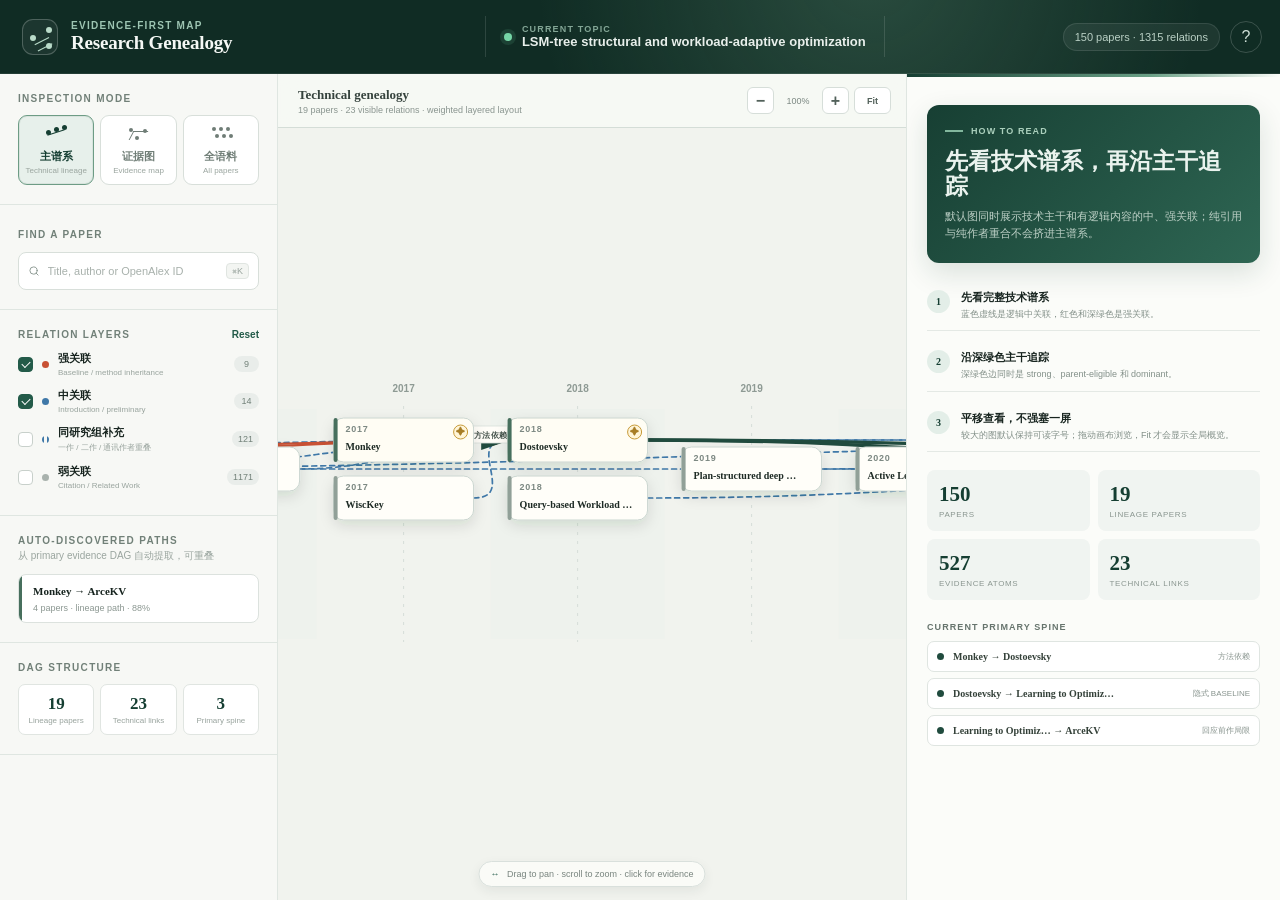
==== web/index.html @ dfec1886 "fix: keep technical genealogy readable" ====
<!doctype html>
<html lang="zh-CN">
  <head>
    <meta charset="utf-8" />
    <meta name="viewport" content="width=device-width, initial-scale=1" />
    <meta
      name="description"
      content="Evidence-first academic genealogy inspector"
    />
    <title>Research Genealogy Inspector</title>
    <link rel="icon" href="./favicon.svg" type="image/svg+xml" />
    <link rel="stylesheet" href="./styles.css" />
  </head>
  <body>
    <div class="app-shell" id="app">
      <header class="topbar">
        <div class="brand-block">
          <div class="brand-mark" aria-hidden="true">
            <span></span><span></span><span></span>
          </div>
          <div>
            <div class="eyebrow">EVIDENCE-FIRST MAP</div>
            <h1>Research Genealogy</h1>
          </div>
        </div>

        <div class="topic-block">
          <span class="status-dot"></span>
          <div>
            <div class="topic-label">CURRENT TOPIC</div>
            <div class="topic-title" id="topic-title">Loading current run…</div>
          </div>
        </div>

        <div class="header-actions">
          <div class="run-pill" id="run-pill">—</div>
          <button class="icon-button" id="help-button" title="如何阅读这张图" aria-label="帮助">
            ?
          </button>
        </div>
      </header>

      <main class="workspace">
        <aside class="control-panel" aria-label="Graph controls">
          <section class="panel-section mode-section">
            <div class="section-label">INSPECTION MODE</div>
            <div class="mode-switch" role="tablist" aria-label="检查模式">
              <button class="mode-button active" data-mode="lineage" role="tab">
                <span class="mode-icon lineage-icon"></span>
                <span><b>主谱系</b><small>Technical lineage</small></span>
              </button>
              <button class="mode-button" data-mode="evidence" role="tab">
                <span class="mode-icon evidence-icon"></span>
                <span><b>证据图</b><small>Evidence map</small></span>
              </button>
              <button class="mode-button" data-mode="corpus" role="tab">
                <span class="mode-icon corpus-icon"></span>
                <span><b>全语料</b><small>All papers</small></span>
              </button>
            </div>
          </section>

          <section class="panel-section search-section">
            <label class="section-label" for="paper-search">FIND A PAPER</label>
            <div class="search-box">
              <svg viewBox="0 0 24 24" aria-hidden="true"><path d="m21 21-4.3-4.3m2.3-5.2a7.5 7.5 0 1 1-15 0 7.5 7.5 0 0 1 15 0Z" /></svg>
              <input id="paper-search" type="search" placeholder="Title, author or OpenAlex ID" autocomplete="off" />
              <kbd>⌘K</kbd>
            </div>
            <div class="search-results" id="search-results" hidden></div>
          </section>

          <section class="panel-section relation-section">
            <div class="section-heading-row">
              <div class="section-label">RELATION LAYERS</div>
              <button class="text-button" id="reset-filters">Reset</button>
            </div>
            <label class="relation-toggle strong-toggle">
              <input type="checkbox" data-level="strong" checked />
              <span class="toggle-check"></span>
              <span class="relation-swatch"></span>
              <span class="relation-copy"><b>强关联</b><small>Baseline / method inheritance</small></span>
              <span class="relation-count" id="strong-count">—</span>
            </label>
            <label class="relation-toggle medium-toggle">
              <input type="checkbox" data-level="medium" checked />
              <span class="toggle-check"></span>
              <span class="relation-swatch"></span>
              <span class="relation-copy"><b>中关联</b><small>Introduction / preliminary</small></span>
              <span class="relation-count" id="medium-count">—</span>
            </label>
            <label class="relation-toggle group-toggle">
              <input type="checkbox" id="group-layer" />
              <span class="toggle-check"></span>
              <span class="relation-swatch"></span>
              <span class="relation-copy"><b>同研究组补充</b><small>一作 / 二作 / 通讯作者重叠</small></span>
              <span class="relation-count" id="group-count">—</span>
            </label>
            <label class="relation-toggle weak-toggle">
              <input type="checkbox" data-level="weak" />
              <span class="toggle-check"></span>
              <span class="relation-swatch"></span>
              <span class="relation-copy"><b>弱关联</b><small>Citation / Related Work</small></span>
              <span class="relation-count" id="weak-count">—</span>
            </label>
            <div class="hairball-warning" id="hairball-warning" hidden>
              <span>!</span> 弱关系很多；开启后建议选中论文局部查看。
            </div>
          </section>

          <section class="panel-section branch-section">
            <div class="section-heading-row">
              <div>
                <div class="section-label">AUTO-DISCOVERED PATHS</div>
                <div class="section-hint">从 primary evidence DAG 自动提取，可重叠</div>
              </div>
              <button class="text-button" id="clear-branch" hidden>Clear</button>
            </div>
            <div id="branch-list" class="branch-list"></div>
          </section>

          <section class="panel-section quality-section">
            <div class="section-label">DAG STRUCTURE</div>
            <div class="quality-grid">
              <div><span id="lineage-paper-count">—</span><small>Lineage papers</small></div>
              <div><span id="lineage-edge-count">—</span><small>Technical links</small></div>
              <div><span id="primary-count">—</span><small>Primary spine</small></div>
            </div>
          </section>
        </aside>

        <section class="graph-stage" aria-label="Interactive research genealogy">
          <div class="stage-toolbar">
            <div class="view-summary">
              <span id="view-title">Technical genealogy</span>
              <small id="view-subtitle">Primary spine plus supporting logical relations</small>
            </div>
            <div class="toolbar-actions">
              <button class="tool-button" id="zoom-out" title="缩小" aria-label="缩小">−</button>
              <span class="zoom-readout" id="zoom-readout">100%</span>
              <button class="tool-button" id="zoom-in" title="放大" aria-label="放大">+</button>
              <button class="tool-button fit-button" id="fit-view" title="适应画布">Fit</button>
            </div>
          </div>

          <div class="graph-viewport" id="graph-viewport">
            <div class="loading-state" id="loading-state">
              <div class="loading-glyph"><span></span><span></span><span></span></div>
              <p>正在装载 evidence graph…</p>
            </div>
            <svg id="graph-svg" role="img" aria-label="Academic evolution graph" tabindex="0">
              <defs>
                <marker id="arrow-strong" markerWidth="10" markerHeight="10" refX="8" refY="3" orient="auto" markerUnits="strokeWidth"><path d="M0,0 L0,6 L9,3 z" /></marker>
                <marker id="arrow-medium" markerWidth="10" markerHeight="10" refX="8" refY="3" orient="auto" markerUnits="strokeWidth"><path d="M0,0 L0,6 L9,3 z" /></marker>
                <marker id="arrow-weak" markerWidth="10" markerHeight="10" refX="8" refY="3" orient="auto" markerUnits="strokeWidth"><path d="M0,0 L0,6 L9,3 z" /></marker>
                <marker id="arrow-dominant" markerWidth="10" markerHeight="10" refX="8" refY="3" orient="auto" markerUnits="strokeWidth"><path d="M0,0 L0,6 L9,3 z" /></marker>
                <filter id="card-shadow" x="-30%" y="-30%" width="160%" height="180%">
                  <feDropShadow dx="0" dy="5" stdDeviation="7" flood-color="#13261f" flood-opacity=".12" />
                </filter>
              </defs>
              <g id="world">
                <g id="lane-layer"></g>
                <g id="edge-layer"></g>
                <g id="node-layer"></g>
              </g>
            </svg>
            <div class="graph-tooltip" id="graph-tooltip" hidden></div>
            <div class="canvas-note">
              <span class="gesture-icon">↔</span>
              Drag to pan · scroll to zoom · click for evidence
            </div>
          </div>
        </section>

        <aside class="inspector-panel" aria-label="Selection details">
          <div class="inspector-accent"></div>
          <div id="inspector-content"></div>
        </aside>
      </main>
    </div>
    <script src="./app.js"></script>
  </body>
</html>
---- web/styles.css ----
:root {
  --ink: #17241f;
  --muted: #6f7d76;
  --faint: #9da9a3;
  --line: #dfe6e1;
  --panel: #f7f8f5;
  --paper: #fffef9;
  --canvas: #f1f3ee;
  --forest: #153e32;
  --forest-2: #235b49;
  --mint: #dcebe3;
  --strong: #c85134;
  --strong-soft: #f6ddd5;
  --medium: #3f78a8;
  --medium-soft: #dce9f3;
  --weak: #a9b2ad;
  --weak-soft: #edf0ee;
  --gold: #c79b3a;
  --serif: Iowan Old Style, Charter, "Source Serif 4", Georgia, serif;
  --sans: Inter, ui-sans-serif, -apple-system, BlinkMacSystemFont, "Segoe UI", sans-serif;
  color-scheme: light;
}

* { box-sizing: border-box; }
[hidden] { display: none !important; }

html, body {
  width: 100%;
  height: 100%;
  margin: 0;
  overflow: hidden;
  color: var(--ink);
  background: var(--canvas);
  font-family: var(--sans);
  -webkit-font-smoothing: antialiased;
}

button, input { font: inherit; }
button { color: inherit; }

.app-shell {
  height: 100%;
  display: grid;
  grid-template-rows: 74px minmax(0, 1fr);
}

.topbar {
  position: relative;
  z-index: 20;
  display: grid;
  grid-template-columns: 285px minmax(320px, 1fr) auto;
  align-items: center;
  min-width: 0;
  padding: 0 18px 0 22px;
  color: #f5f8f5;
  background:
    radial-gradient(circle at 68% -40%, rgba(107, 157, 129, .28), transparent 38%),
    #102c24;
  border-bottom: 1px solid rgba(255,255,255,.08);
}

.brand-block, .topic-block, .header-actions { display: flex; align-items: center; }
.brand-block { gap: 13px; }

.brand-mark {
  position: relative;
  width: 36px;
  height: 36px;
  border: 1px solid rgba(255,255,255,.22);
  border-radius: 11px;
  background: rgba(255,255,255,.05);
}

.brand-mark::before, .brand-mark span {
  content: "";
  position: absolute;
  width: 6px;
  height: 6px;
  border-radius: 50%;
  background: #b9dbc9;
}
.brand-mark::before { left: 7px; top: 15px; }
.brand-mark span:nth-child(1) { left: 23px; top: 7px; }
.brand-mark span:nth-child(2) { left: 23px; top: 23px; }
.brand-mark span:nth-child(3) {
  left: 10px; top: 17px; width: 16px; height: 1px; border-radius: 0;
  transform: rotate(-27deg); transform-origin: right center;
  box-shadow: 0 7px 0 #b9dbc9;
}

.eyebrow, .topic-label, .section-label {
  font-size: 10px;
  font-weight: 750;
  letter-spacing: .13em;
}
.eyebrow { margin-bottom: 2px; color: #9dc5b2; }
.brand-block h1 { margin: 0; font: 600 19px/1.1 var(--serif); letter-spacing: -.01em; }

.topic-block {
  justify-self: center;
  gap: 10px;
  min-width: 0;
  max-width: 620px;
  padding: 8px 18px;
  border-left: 1px solid rgba(255,255,255,.12);
  border-right: 1px solid rgba(255,255,255,.12);
}
.status-dot {
  width: 8px; height: 8px; flex: 0 0 auto; border-radius: 50%;
  background: #75d5a6; box-shadow: 0 0 0 4px rgba(117,213,166,.12);
}
.topic-label { color: #83a696; font-size: 9px; }
.topic-title {
  overflow: hidden; color: #e8efeb; font-size: 13px; font-weight: 550;
  text-overflow: ellipsis; white-space: nowrap;
}

.header-actions { justify-self: end; gap: 10px; }
.run-pill {
  padding: 7px 11px;
  color: #bad0c5;
  background: rgba(255,255,255,.06);
  border: 1px solid rgba(255,255,255,.1);
  border-radius: 999px;
  font-size: 11px;
  white-space: nowrap;
}
.icon-button, .tool-button {
  display: grid; place-items: center; border: 0; cursor: pointer;
}
.icon-button {
  width: 32px; height: 32px; color: #cfe0d8; background: transparent;
  border: 1px solid rgba(255,255,255,.18); border-radius: 50%;
}
.icon-button:hover { background: rgba(255,255,255,.09); }

.workspace {
  display: grid;
  grid-template-columns: 278px minmax(430px, 1fr) 374px;
  min-height: 0;
}

.control-panel, .inspector-panel {
  min-height: 0;
  overflow: auto;
  background: var(--panel);
  scrollbar-width: thin;
  scrollbar-color: #c9d1cc transparent;
}
.control-panel { border-right: 1px solid var(--line); }
.inspector-panel { position: relative; border-left: 1px solid var(--line); background: #fbfcf9; }
.inspector-accent { height: 3px; background: linear-gradient(90deg, var(--forest), #6aa086 65%, transparent); }

.panel-section { padding: 19px 18px; border-bottom: 1px solid var(--line); }
.section-label { color: #718078; }
.section-hint { margin-top: 3px; color: #9aa59f; font-size: 10px; }
.section-heading-row { display: flex; align-items: flex-start; justify-content: space-between; }
.text-button {
  padding: 0; border: 0; color: var(--forest-2); background: none;
  cursor: pointer; font-size: 10px; font-weight: 700;
}
.text-button:hover { text-decoration: underline; }

.mode-switch { display: grid; grid-template-columns: repeat(3, 1fr); gap: 6px; margin-top: 11px; }
.mode-button {
  min-width: 0; padding: 10px 4px 9px; border: 1px solid #d8dfda; border-radius: 9px;
  color: #6f7d76; background: #fff; cursor: pointer; text-align: center;
}
.mode-button:hover { border-color: #acc2b7; }
.mode-button.active {
  color: var(--forest); border-color: #6d9c85; background: #e7f0eb;
  box-shadow: inset 0 0 0 1px rgba(21,62,50,.07);
}
.mode-button b, .mode-button small { display: block; }
.mode-button b { margin-top: 5px; font-size: 11px; }
.mode-button small { margin-top: 2px; color: #9aa59f; font-size: 8px; }
.mode-icon { position: relative; display: inline-block; width: 22px; height: 14px; }
.mode-icon::before, .mode-icon::after { content: ""; position: absolute; }
.lineage-icon::before {
  left: 2px; top: 6px; width: 18px; height: 1px; background: currentColor; transform: rotate(-18deg);
}
.lineage-icon::after {
  left: 1px; top: 4px; width: 5px; height: 5px; border-radius: 50%; background: currentColor;
  box-shadow: 8px -3px 0 currentColor, 16px -5px 0 currentColor;
}
.evidence-icon::before {
  left: 2px; top: 2px; width: 4px; height: 4px; border-radius: 50%; background: currentColor;
  box-shadow: 14px 1px 0 currentColor, 6px 8px 0 currentColor;
}
.evidence-icon::after { left: 4px; top: 5px; width: 14px; height: 8px; border-left: 1px solid; border-top: 1px solid; transform: skew(-28deg); }
.corpus-icon::before { left: 2px; top: 1px; width: 4px; height: 4px; border-radius: 50%; background: currentColor; box-shadow: 7px 0 0 currentColor,14px 0 0 currentColor,3px 7px 0 currentColor,10px 7px 0 currentColor,17px 7px 0 currentColor; }

.search-box {
  display: flex; align-items: center; gap: 8px; margin-top: 10px; padding: 0 9px;
  background: #fff; border: 1px solid #d8dfda; border-radius: 8px;
}
.search-box:focus-within { border-color: #6c9b84; box-shadow: 0 0 0 3px rgba(108,155,132,.12); }
.search-box svg { width: 15px; fill: none; stroke: #829089; stroke-linecap: round; stroke-width: 1.8; }
.search-box input { min-width: 0; width: 100%; height: 36px; padding: 0; border: 0; outline: none; color: var(--ink); background: transparent; font-size: 11px; }
.search-box input::placeholder { color: #a8b1ac; }
kbd { padding: 2px 5px; color: #98a39d; background: #f3f5f2; border: 1px solid #e0e5e1; border-radius: 4px; font: 9px var(--sans); white-space: nowrap; }
.search-results {
  position: absolute; z-index: 30; width: 242px; max-height: 310px; overflow: auto;
  margin-top: 5px; padding: 5px; background: #fff; border: 1px solid #d8dfda;
  border-radius: 9px; box-shadow: 0 14px 35px rgba(29,45,37,.18);
}
.search-result { width: 100%; padding: 9px; border: 0; border-radius: 6px; background: none; cursor: pointer; text-align: left; }
.search-result:hover { background: #edf3ef; }
.search-result b { display: block; overflow: hidden; font: 600 11px/1.3 var(--serif); text-overflow: ellipsis; white-space: nowrap; }
.search-result small { display: block; margin-top: 3px; color: var(--muted); font-size: 9px; }

.relation-section { padding-bottom: 14px; }
.relation-toggle {
  display: grid; grid-template-columns: 16px 8px 1fr auto; align-items: center; gap: 8px;
  margin: 11px 0; cursor: pointer;
}
.relation-toggle input { position: absolute; opacity: 0; pointer-events: none; }
.toggle-check { width: 15px; height: 15px; border: 1px solid #c8d0cb; border-radius: 4px; background: #fff; }
.relation-toggle input:checked + .toggle-check { border-color: var(--forest-2); background: var(--forest-2); }
.relation-toggle input:checked + .toggle-check::after { content: ""; display: block; width: 7px; height: 4px; margin: 3px 0 0 3px; border-left: 1.5px solid white; border-bottom: 1.5px solid white; transform: rotate(-45deg); }
.relation-swatch { width: 7px; height: 7px; border-radius: 50%; }
.strong-toggle .relation-swatch { background: var(--strong); }
.medium-toggle .relation-swatch { background: var(--medium); }
.weak-toggle .relation-swatch { background: var(--weak); }
.relation-copy b, .relation-copy small { display: block; }
.relation-copy b { font-size: 11px; font-weight: 650; }
.relation-copy small { margin-top: 2px; color: #99a49e; font-size: 8px; }
.relation-count { min-width: 25px; padding: 3px 6px; color: #718078; background: #e9edea; border-radius: 999px; font-size: 9px; text-align: center; }
.hairball-warning { display: flex; gap: 7px; padding: 8px 9px; color: #7f6127; background: #f8edd3; border: 1px solid #ecd7a9; border-radius: 7px; font-size: 9px; line-height: 1.4; }
.hairball-warning span { display: grid; place-items: center; flex: 0 0 auto; width: 15px; height: 15px; color: white; background: #c99432; border-radius: 50%; font-weight: 800; }

.branch-list { display: grid; gap: 7px; margin-top: 11px; }
.branch-card {
  position: relative; width: 100%; padding: 10px 11px 9px 14px; overflow: hidden;
  border: 1px solid #dce2de; border-radius: 8px; background: #fff; cursor: pointer; text-align: left;
}
.branch-card::before { content: ""; position: absolute; inset: 0 auto 0 0; width: 3px; background: var(--branch-color, #79978a); }
.branch-card:hover { border-color: #a8bbb1; transform: translateY(-1px); }
.branch-card.active { background: #edf3ef; border-color: #799b8b; }
.branch-card b { display: block; overflow: hidden; font: 600 11px/1.25 var(--serif); text-overflow: ellipsis; white-space: nowrap; }
.branch-card small { display: block; margin-top: 4px; color: #8b9791; font-size: 9px; }

.quality-grid { display: grid; grid-template-columns: repeat(3, 1fr); gap: 6px; margin-top: 11px; }
.quality-grid div { padding: 9px 5px; background: #fff; border: 1px solid #e0e5e1; border-radius: 7px; text-align: center; }
.quality-grid span, .quality-grid small { display: block; }
.quality-grid span { color: var(--forest); font: 650 17px var(--serif); }
.quality-grid small { margin-top: 2px; color: #98a39d; font-size: 8px; }

.graph-stage { position: relative; min-width: 0; min-height: 0; background: var(--canvas); }
.stage-toolbar {
  position: absolute; z-index: 9; top: 0; right: 0; left: 0; height: 54px;
  display: flex; align-items: center; justify-content: space-between; padding: 0 15px 0 20px;
  background: rgba(247,249,245,.93); border-bottom: 1px solid rgba(209,218,212,.9); backdrop-filter: blur(10px);
}
.view-summary span, .view-summary small { display: block; }
.view-summary span { color: #35433d; font: 600 13px var(--serif); }
.view-summary small { margin-top: 2px; color: #89958f; font-size: 9px; }
.toolbar-actions { display: flex; align-items: center; gap: 5px; }
.tool-button { width: 27px; height: 27px; color: #52615a; background: #fff; border: 1px solid #d6ded9; border-radius: 6px; font-weight: 700; }
.tool-button:hover { border-color: #94aa9f; background: #edf3ef; }
.fit-button { width: 37px; font-size: 9px; }
.zoom-readout { width: 38px; color: #7b8882; font-size: 9px; text-align: center; }

.graph-viewport {
  position: absolute; inset: 54px 0 0; overflow: hidden; cursor: grab;
  background-color: var(--canvas);
  background-image: radial-gradient(#c9d0cb 0.7px, transparent 0.7px);
  background-size: 18px 18px;
}
.graph-viewport.dragging { cursor: grabbing; }
#graph-svg { display: block; width: 100%; height: 100%; outline: none; }
.canvas-note {
  position: absolute; bottom: 13px; left: 50%; padding: 7px 11px; transform: translateX(-50%);
  color: #79857f; background: rgba(251,252,249,.9); border: 1px solid #d9e0dc; border-radius: 999px;
  box-shadow: 0 4px 12px rgba(30,45,38,.07); font-size: 9px; pointer-events: none;
}
.gesture-icon { margin-right: 5px; color: var(--forest-2); }

.loading-state { position: absolute; z-index: 10; inset: 0; display: grid; place-content: center; justify-items: center; color: var(--muted); background: var(--canvas); }
.loading-state.error { color: #9b3826; }
.loading-state p { font: 500 12px var(--serif); }
.loading-glyph { position: relative; width: 76px; height: 34px; }
.loading-glyph::before, .loading-glyph::after { content: ""; position: absolute; top: 16px; width: 30px; height: 1px; background: #7ca18e; }
.loading-glyph::before { left: 10px; transform: rotate(-18deg); }
.loading-glyph::after { right: 10px; transform: rotate(18deg); }
.loading-glyph span { position: absolute; z-index: 1; top: 12px; width: 9px; height: 9px; border-radius: 50%; background: var(--forest-2); animation: pulse 1.5s infinite ease-in-out; }
.loading-glyph span:nth-child(1) { left: 3px; }
.loading-glyph span:nth-child(2) { left: 34px; animation-delay: .18s; }
.loading-glyph span:nth-child(3) { right: 3px; animation-delay: .36s; }
@keyframes pulse { 0%,100% { transform: scale(.75); opacity: .5; } 50% { transform: scale(1); opacity: 1; } }

.time-band { fill: rgba(225,232,227,.2); }
.year-line { stroke: #d5ddd8; stroke-width: 1; stroke-dasharray: 3 6; }
.year-label { fill: #8e9a94; font: 600 10px var(--sans); }

.graph-edge { fill: none; stroke-linecap: round; cursor: pointer; transition: opacity .18s, stroke-width .18s; }
.graph-edge.strong { stroke: var(--strong); stroke-width: 2.2; marker-end: url(#arrow-strong); }
.graph-edge.medium { stroke: var(--medium); stroke-width: 1.7; stroke-dasharray: 5 4; marker-end: url(#arrow-medium); }
.graph-edge.medium.supplemental { stroke-width: 1.15; stroke-dasharray: 2 6; opacity: .5; }
.group-toggle .relation-swatch { background: repeating-linear-gradient(90deg, var(--medium) 0 2px, transparent 2px 5px); }
.graph-edge.weak { stroke: var(--weak); stroke-width: .8; opacity: .35; marker-end: url(#arrow-weak); }
.graph-edge.dominant { stroke: #204b3e; stroke-width: 3.3; }
.graph-edge.dominant { marker-end: url(#arrow-dominant); }
#arrow-strong path { fill: var(--strong); }
#arrow-medium path { fill: var(--medium); }
#arrow-weak path { fill: var(--weak); }
#arrow-dominant path { fill: #204b3e; }
.graph-edge.dimmed { opacity: .08; }
.graph-edge.selected { opacity: 1; stroke-width: 4.5; }
.edge-hit { fill: none; stroke: transparent; stroke-width: 13; cursor: pointer; }
.edge-label-bg { fill: #fffdf8; stroke: #d7dfda; stroke-width: .8; }
.edge-label { fill: #435149; font: 700 8px var(--sans); letter-spacing: .03em; pointer-events: none; }

.node-group { cursor: pointer; transition: opacity .18s; }
.node-group.dimmed { opacity: .16; }
.node-card { fill: #fffef9; stroke: #cbd6d0; stroke-width: 1; rx: 10; filter: url(#card-shadow); }
.node-group:hover .node-card { stroke: #739986; stroke-width: 1.5; }
.node-group.selected .node-card { stroke: var(--forest); stroke-width: 2.2; }
.node-group.primary-node .node-card { fill: #fffdf4; }
.node-accent { fill: var(--node-color, #668e7a); }
.node-year { fill: #7d8983; font: 700 9px var(--sans); letter-spacing: .08em; }
.node-title { fill: #1d2a24; font: 600 11px/1.2 var(--serif); }
.compact-card { filter: url(#card-shadow); }
.compact-title { font-size: 10px; }
.node-meta { fill: #8a9690; font: 500 8px var(--sans); }
.hub-ring { fill: #fff5d8; stroke: var(--gold); stroke-width: 1; }
.hub-star { fill: #a77d25; font: 700 9px var(--sans); }
.node-dot { fill: #fffef9; stroke: var(--node-color, #668e7a); stroke-width: 2; }
.node-group.primary-node .node-dot { fill: #f9e8ad; stroke: #9e792d; }
.node-group.selected .node-dot { stroke: var(--strong); stroke-width: 4; }
.node-dot-label { fill: #34443c; font: 600 9px var(--serif); paint-order: stroke; stroke: var(--canvas); stroke-width: 4px; stroke-linejoin: round; }

.graph-tooltip {
  position: fixed; z-index: 80; max-width: 280px; padding: 9px 11px; pointer-events: none;
  color: #eef5f1; background: rgba(17,43,34,.96); border: 1px solid rgba(255,255,255,.12);
  border-radius: 7px; box-shadow: 0 10px 30px rgba(15,28,22,.2); font-size: 10px; line-height: 1.4;
}
.graph-tooltip b { display: block; margin-bottom: 3px; font: 600 11px var(--serif); }
.graph-tooltip small { color: #a9c5b7; }

#inspector-content { padding: 22px 20px 40px; }
.inspector-eyebrow { display: flex; align-items: center; gap: 8px; color: #7d8b84; font-size: 9px; font-weight: 750; letter-spacing: .12em; }
.inspector-eyebrow::before { content: ""; width: 18px; height: 2px; background: var(--accent, var(--forest-2)); }
.inspector-title { margin: 12px 0 7px; color: #1b2822; font: 650 23px/1.13 var(--serif); letter-spacing: -.025em; }
.inspector-subtitle { margin: 0; color: #74817a; font-size: 11px; line-height: 1.5; }
.detail-chips { display: flex; flex-wrap: wrap; gap: 6px; margin: 15px 0; }
.detail-chip { padding: 5px 8px; color: #54635b; background: #edf1ee; border: 1px solid #dde4df; border-radius: 999px; font-size: 9px; }
.detail-chip.strong { color: #8f3825; background: var(--strong-soft); border-color: #ecc1b4; }
.detail-chip.medium { color: #2d608b; background: var(--medium-soft); border-color: #bad1e3; }
.detail-chip.parent { color: #285f4c; background: #dbece3; border-color: #bcd8ca; }
.detail-chip.gold { color: #80601f; background: #faedc6; border-color: #ead79b; }

.inspector-section { margin-top: 22px; }
.inspector-section h3 { margin: 0 0 9px; color: #66746d; font-size: 9px; letter-spacing: .12em; }
.abstract-copy, .explanation-copy { margin: 0; color: #445149; font: 400 12px/1.65 var(--serif); }
.explanation-copy { padding: 11px 12px; background: #f1f4f1; border-left: 3px solid var(--forest-2); border-radius: 0 7px 7px 0; }
.metadata-list { display: grid; grid-template-columns: 92px 1fr; gap: 8px 10px; margin: 0; font-size: 10px; }
.metadata-list dt { color: #8d9993; }
.metadata-list dd { min-width: 0; margin: 0; overflow-wrap: anywhere; color: #39473f; font-weight: 550; }

.action-links { display: flex; flex-wrap: wrap; gap: 7px; margin-top: 17px; }
.action-link {
  display: inline-flex; align-items: center; gap: 5px; padding: 7px 9px; color: var(--forest);
  background: #fff; border: 1px solid #cfd9d3; border-radius: 7px; text-decoration: none; font-size: 9px; font-weight: 700;
}
.action-link:hover { border-color: #789987; background: #edf3ef; }
.action-link::after { content: "↗"; color: #759183; }

.connection-list { display: grid; gap: 6px; }
.connection-button { display: grid; grid-template-columns: 8px 1fr auto; gap: 8px; align-items: center; width: 100%; padding: 9px; border: 1px solid #dfe5e1; border-radius: 7px; background: #fff; cursor: pointer; text-align: left; }
.connection-button:hover { border-color: #9fb3a8; background: #f3f6f3; }
.connection-dot { width: 7px; height: 7px; border-radius: 50%; background: var(--edge-color); }
.connection-title { overflow: hidden; color: #344139; font: 600 10px var(--serif); text-overflow: ellipsis; white-space: nowrap; }
.connection-level { color: #87938d; font-size: 8px; text-transform: uppercase; }

.branch-paper-list { display: grid; gap: 7px; }
.branch-paper-button { display: grid; grid-template-columns: 35px minmax(0, 1fr); gap: 2px 9px; width: 100%; padding: 10px; border: 1px solid #dfe5e1; border-radius: 7px; background: #fff; cursor: pointer; text-align: left; }
.branch-paper-button:hover { border-color: #9fb3a8; background: #f3f6f3; }
.branch-paper-button span { grid-row: 1 / 3; align-self: center; color: #7e8a84; font: 650 13px var(--serif); }
.branch-paper-button b { overflow: hidden; color: #344139; font: 600 11px var(--serif); text-overflow: ellipsis; white-space: nowrap; }
.branch-paper-button small { color: #8d9892; font-size: 8px; }
.section-empty { margin: 10px 0 0; color: #89958f; font-size: 9px; line-height: 1.5; }

.edge-route { display: grid; grid-template-columns: 1fr 30px 1fr; align-items: center; gap: 6px; margin: 17px 0; }
.route-paper { padding: 10px; background: #fff; border: 1px solid #dfe5e1; border-radius: 7px; cursor: pointer; text-align: left; }
.route-paper:hover { border-color: #91aa9d; background: #f2f6f3; }
.route-paper small, .route-paper b { display: block; }
.route-paper small { color: #929e98; font-size: 8px; }
.route-paper b { margin-top: 4px; font: 600 10px/1.3 var(--serif); }
.route-arrow { color: var(--accent, var(--forest-2)); text-align: center; }

.evidence-stack { display: grid; gap: 9px; }
.evidence-card { padding: 12px; background: #fff; border: 1px solid #dfe5e1; border-radius: 8px; }
.evidence-card.origin { background: #fffaf0; border-color: #eadcb9; }
.evidence-head { display: flex; align-items: center; justify-content: space-between; gap: 8px; }
.evidence-role { padding: 3px 6px; color: #5a6961; background: #e9eeeb; border-radius: 4px; font-size: 8px; font-weight: 750; letter-spacing: .04em; }
.evidence-section-name { overflow: hidden; color: #87938d; font-size: 8px; text-overflow: ellipsis; white-space: nowrap; }
.evidence-text { margin: 9px 0 0; color: #3d4a43; font: 400 11px/1.55 var(--serif); }
.evidence-meta { display: flex; flex-wrap: wrap; gap: 5px; margin-top: 9px; }
.evidence-meta span { padding: 3px 5px; color: #849089; background: #f2f4f2; border-radius: 4px; font-size: 8px; }

.empty-inspector { padding-top: 6px; }
.empty-hero { padding: 21px 18px; color: #eaf3ee; background: linear-gradient(135deg, #173f33, #2e6653); border-radius: 12px; box-shadow: 0 10px 28px rgba(24,61,49,.14); }
.empty-hero .inspector-eyebrow { color: #abd0bd; }
.empty-hero .inspector-eyebrow::before { background: #82b79d; }
.empty-hero h2 { margin: 13px 0 8px; font: 650 23px/1.1 var(--serif); }
.empty-hero p { margin: 0; color: #bed1c7; font-size: 11px; line-height: 1.55; }
.reading-guide { display: grid; gap: 9px; margin-top: 17px; }
.guide-row { display: grid; grid-template-columns: 24px 1fr; gap: 10px; padding: 10px 0; border-bottom: 1px solid #e4e9e5; }
.guide-number { display: grid; place-items: center; width: 23px; height: 23px; color: var(--forest); background: #e3eee8; border-radius: 50%; font: 650 10px var(--serif); }
.guide-row b, .guide-row small { display: block; }
.guide-row b { font: 600 11px var(--serif); }
.guide-row small { margin-top: 3px; color: #839089; font-size: 9px; line-height: 1.4; }
.run-stats { display: grid; grid-template-columns: repeat(2, 1fr); gap: 8px; margin-top: 18px; }
.run-stat { padding: 12px; background: #f0f4f1; border-radius: 8px; }
.run-stat b, .run-stat small { display: block; }
.run-stat b { color: var(--forest); font: 650 21px var(--serif); }
.run-stat small { margin-top: 3px; color: #8a9690; font-size: 8px; text-transform: uppercase; letter-spacing: .08em; }

.error-message { padding: 18px; color: #852f20; background: #f9e5df; border: 1px solid #efc7bc; border-radius: 8px; font-size: 11px; line-height: 1.6; }

@media (max-width: 1180px) {
  .workspace { grid-template-columns: 252px minmax(400px, 1fr) 330px; }
  .topbar { grid-template-columns: 255px minmax(280px, 1fr) auto; }
  .run-pill { display: none; }
}

@media (max-width: 920px) {
  .workspace { grid-template-columns: 224px minmax(420px, 1fr); }
  .inspector-panel { position: absolute; z-index: 25; top: 74px; right: 0; bottom: 0; width: 350px; box-shadow: -12px 0 35px rgba(25,42,34,.16); transform: translateX(100%); transition: transform .2s; }
  .inspector-panel.open { transform: translateX(0); }
  .topic-block { justify-self: start; }
}
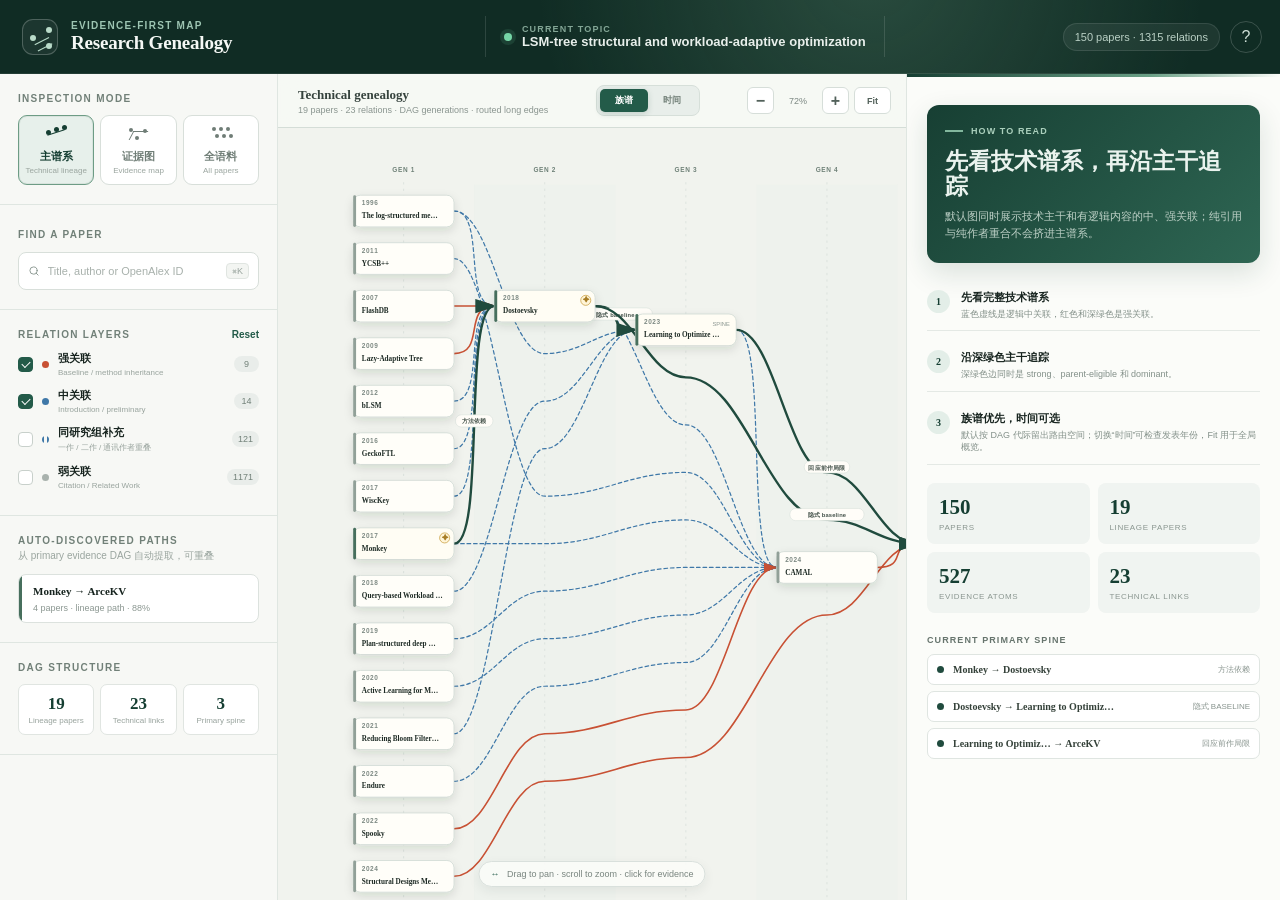
==== commit 3f71a731: "feat: add topology-first genealogy layout" ====
--- a/web/index.html
+++ b/web/index.html
@@ -135,6 +135,10 @@
               <span id="view-title">Technical genealogy</span>
               <small id="view-subtitle">Primary spine plus supporting logical relations</small>
             </div>
+            <div class="layout-switch" role="group" aria-label="Graph layout">
+              <button class="layout-button active" data-layout="topology" title="按 DAG 拓扑代际排列">族谱</button>
+              <button class="layout-button" data-layout="timeline" title="按发表年份排列">时间</button>
+            </div>
             <div class="toolbar-actions">
               <button class="tool-button" id="zoom-out" title="缩小" aria-label="缩小">−</button>
               <span class="zoom-readout" id="zoom-readout">100%</span>
--- a/web/styles.css
+++ b/web/styles.css
@@ -255,6 +255,11 @@
 .view-summary span, .view-summary small { display: block; }
 .view-summary span { color: #35433d; font: 600 13px var(--serif); }
 .view-summary small { margin-top: 2px; color: #89958f; font-size: 9px; }
+.layout-switch { display: flex; padding: 3px; background: #e8eeea; border: 1px solid #d6dfd9; border-radius: 8px; }
+.layout-button { min-width: 48px; padding: 5px 9px; color: #728078; background: transparent; border: 0; border-radius: 5px; font-size: 9px; font-weight: 700; cursor: pointer; }
+.layout-button:hover { color: var(--forest); }
+.layout-button.active { color: #fff; background: var(--forest-2); box-shadow: 0 2px 6px rgba(31,75,61,.18); }
+.layout-button:disabled { cursor: not-allowed; opacity: .4; }
 .toolbar-actions { display: flex; align-items: center; gap: 5px; }
 .tool-button { width: 27px; height: 27px; color: #52615a; background: #fff; border: 1px solid #d6ded9; border-radius: 6px; font-weight: 700; }
 .tool-button:hover { border-color: #94aa9f; background: #edf3ef; }
@@ -292,6 +297,7 @@
 .time-band { fill: rgba(225,232,227,.2); }
 .year-line { stroke: #d5ddd8; stroke-width: 1; stroke-dasharray: 3 6; }
 .year-label { fill: #8e9a94; font: 600 10px var(--sans); }
+.generation-label { fill: #6f8178; font: 700 9px var(--sans); letter-spacing: .1em; }
 
 .graph-edge { fill: none; stroke-linecap: round; cursor: pointer; transition: opacity .18s, stroke-width .18s; }
 .graph-edge.strong { stroke: var(--strong); stroke-width: 2.2; marker-end: url(#arrow-strong); }
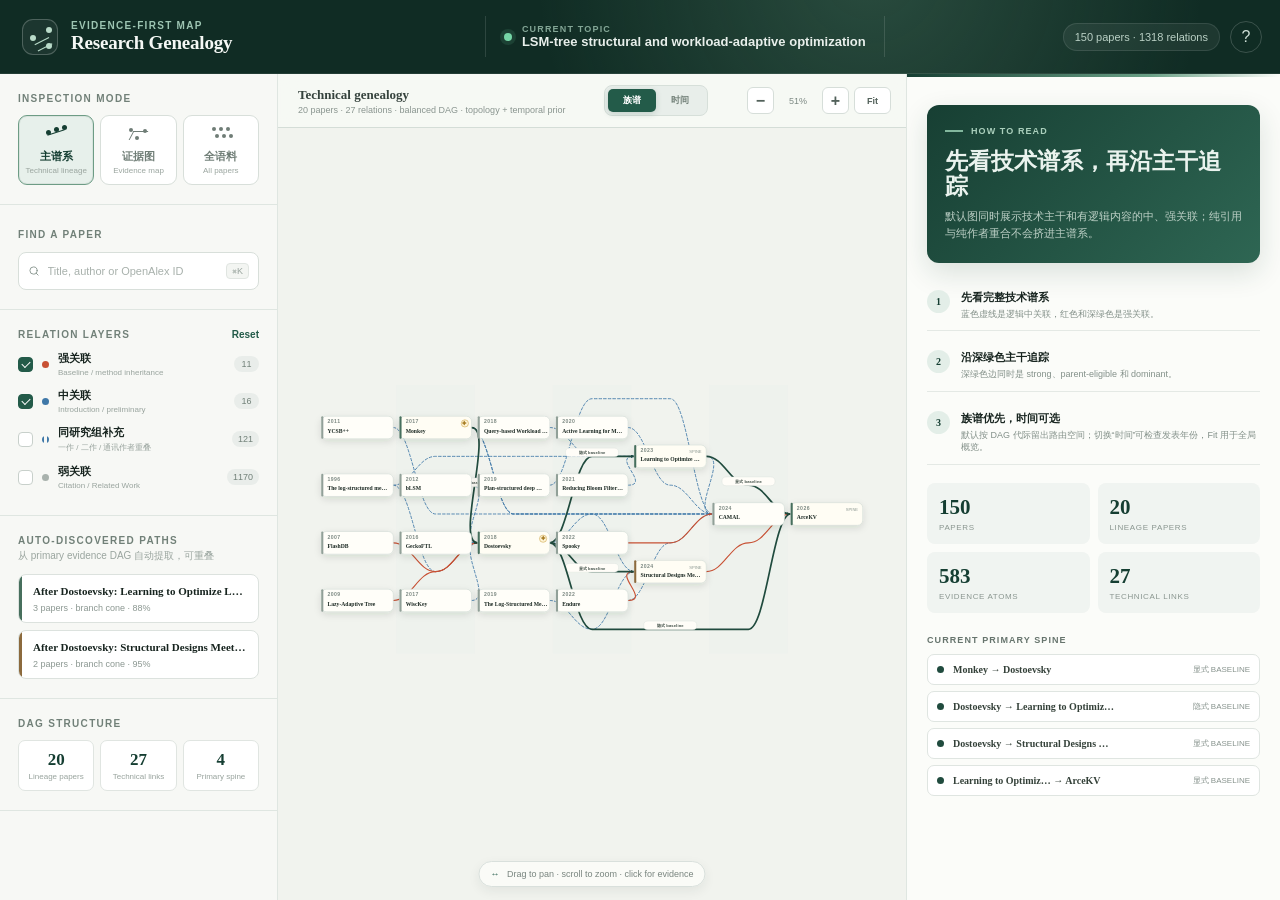
==== commit 6fbda39d: "feat: balance genealogy layout and recover Moose lineage" ====
--- a/web/index.html
+++ b/web/index.html
@@ -136,7 +136,7 @@
               <small id="view-subtitle">Primary spine plus supporting logical relations</small>
             </div>
             <div class="layout-switch" role="group" aria-label="Graph layout">
-              <button class="layout-button active" data-layout="topology" title="按 DAG 拓扑代际排列">族谱</button>
+              <button class="layout-button active" data-layout="topology" title="按拓扑关系与时间先验均衡排列">族谱</button>
               <button class="layout-button" data-layout="timeline" title="按发表年份排列">时间</button>
             </div>
             <div class="toolbar-actions">
@@ -154,10 +154,10 @@
             </div>
             <svg id="graph-svg" role="img" aria-label="Academic evolution graph" tabindex="0">
               <defs>
-                <marker id="arrow-strong" markerWidth="10" markerHeight="10" refX="8" refY="3" orient="auto" markerUnits="strokeWidth"><path d="M0,0 L0,6 L9,3 z" /></marker>
-                <marker id="arrow-medium" markerWidth="10" markerHeight="10" refX="8" refY="3" orient="auto" markerUnits="strokeWidth"><path d="M0,0 L0,6 L9,3 z" /></marker>
-                <marker id="arrow-weak" markerWidth="10" markerHeight="10" refX="8" refY="3" orient="auto" markerUnits="strokeWidth"><path d="M0,0 L0,6 L9,3 z" /></marker>
-                <marker id="arrow-dominant" markerWidth="10" markerHeight="10" refX="8" refY="3" orient="auto" markerUnits="strokeWidth"><path d="M0,0 L0,6 L9,3 z" /></marker>
+                <marker id="arrow-strong" markerWidth="7" markerHeight="7" refX="6" refY="2.5" orient="auto" markerUnits="userSpaceOnUse"><path d="M0,0 L0,5 L6,2.5 z" /></marker>
+                <marker id="arrow-medium" markerWidth="7" markerHeight="7" refX="6" refY="2.5" orient="auto" markerUnits="userSpaceOnUse"><path d="M0,0 L0,5 L6,2.5 z" /></marker>
+                <marker id="arrow-weak" markerWidth="6" markerHeight="6" refX="5" refY="2" orient="auto" markerUnits="userSpaceOnUse"><path d="M0,0 L0,4 L5,2 z" /></marker>
+                <marker id="arrow-dominant" markerWidth="8" markerHeight="8" refX="7" refY="3" orient="auto" markerUnits="userSpaceOnUse"><path d="M0,0 L0,6 L7,3 z" /></marker>
                 <filter id="card-shadow" x="-30%" y="-30%" width="160%" height="180%">
                   <feDropShadow dx="0" dy="5" stdDeviation="7" flood-color="#13261f" flood-opacity=".12" />
                 </filter>
--- a/web/styles.css
+++ b/web/styles.css
@@ -297,7 +297,6 @@
 .time-band { fill: rgba(225,232,227,.2); }
 .year-line { stroke: #d5ddd8; stroke-width: 1; stroke-dasharray: 3 6; }
 .year-label { fill: #8e9a94; font: 600 10px var(--sans); }
-.generation-label { fill: #6f8178; font: 700 9px var(--sans); letter-spacing: .1em; }
 
 .graph-edge { fill: none; stroke-linecap: round; cursor: pointer; transition: opacity .18s, stroke-width .18s; }
 .graph-edge.strong { stroke: var(--strong); stroke-width: 2.2; marker-end: url(#arrow-strong); }
@@ -327,7 +326,8 @@
 .node-year { fill: #7d8983; font: 700 9px var(--sans); letter-spacing: .08em; }
 .node-title { fill: #1d2a24; font: 600 11px/1.2 var(--serif); }
 .compact-card { filter: url(#card-shadow); }
-.compact-title { font-size: 10px; }
+.compact-year { font-size: 10px; }
+.compact-title { font-size: 11px; }
 .node-meta { fill: #8a9690; font: 500 8px var(--sans); }
 .hub-ring { fill: #fff5d8; stroke: var(--gold); stroke-width: 1; }
 .hub-star { fill: #a77d25; font: 700 9px var(--sans); }
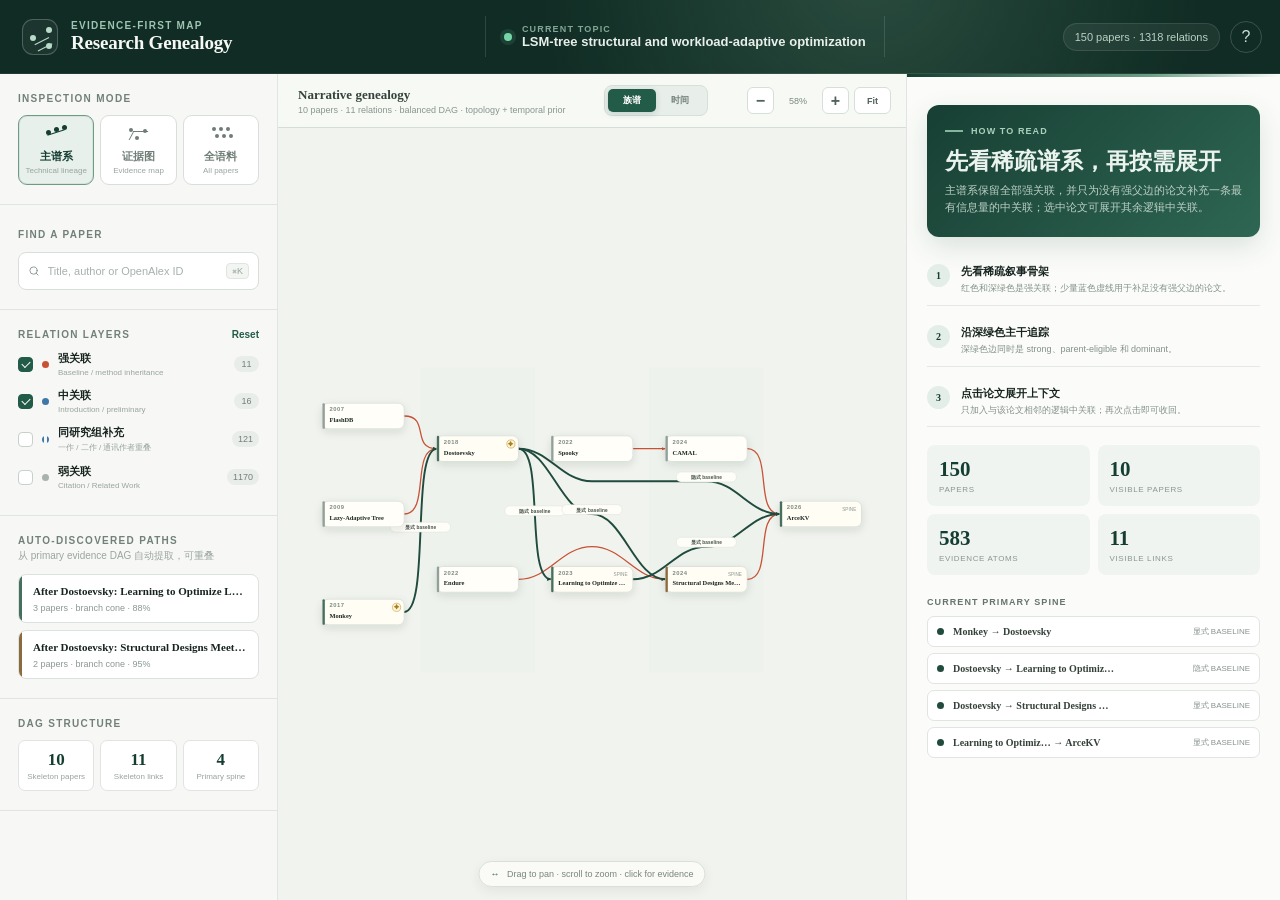
==== commit a945d3ec: "feat: separate narrative skeleton from evidence map" ====
--- a/web/index.html
+++ b/web/index.html
@@ -122,8 +122,8 @@
           <section class="panel-section quality-section">
             <div class="section-label">DAG STRUCTURE</div>
             <div class="quality-grid">
-              <div><span id="lineage-paper-count">—</span><small>Lineage papers</small></div>
-              <div><span id="lineage-edge-count">—</span><small>Technical links</small></div>
+              <div><span id="lineage-paper-count">—</span><small>Skeleton papers</small></div>
+              <div><span id="lineage-edge-count">—</span><small>Skeleton links</small></div>
               <div><span id="primary-count">—</span><small>Primary spine</small></div>
             </div>
           </section>
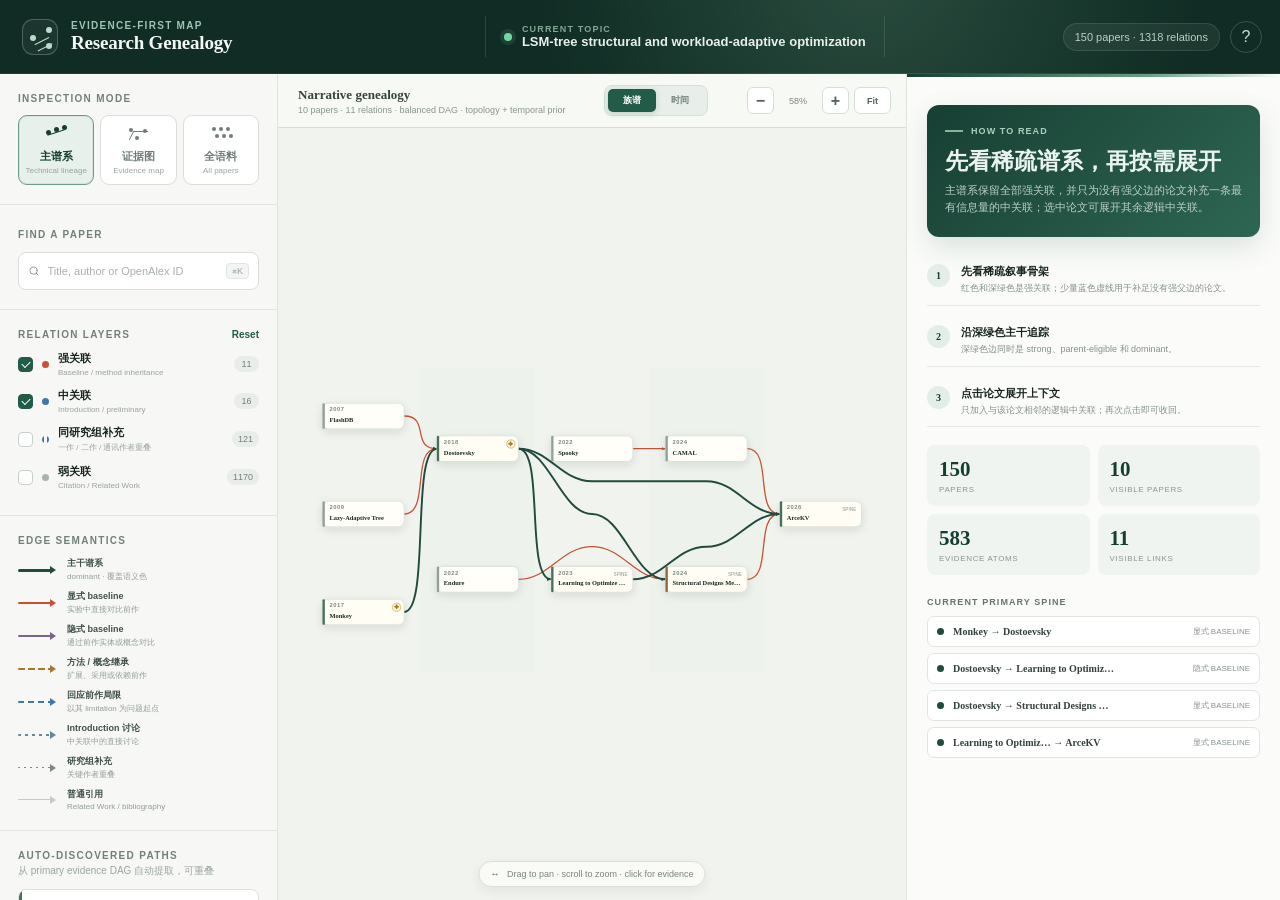
==== commit 66f1e03f: "feat: replace persistent edge labels with semantic legend" ====
--- a/web/index.html
+++ b/web/index.html
@@ -108,6 +108,20 @@
             </div>
           </section>
 
+          <section class="panel-section edge-legend-section">
+            <div class="section-label">EDGE SEMANTICS</div>
+            <div class="edge-legend" aria-label="边语义图例">
+              <div class="edge-legend-item"><span class="edge-legend-swatch primary"></span><span><b>主干谱系</b><small>dominant · 覆盖语义色</small></span></div>
+              <div class="edge-legend-item"><span class="edge-legend-swatch explicit"></span><span><b>显式 baseline</b><small>实验中直接对比前作</small></span></div>
+              <div class="edge-legend-item"><span class="edge-legend-swatch implicit"></span><span><b>隐式 baseline</b><small>通过前作实体或概念对比</small></span></div>
+              <div class="edge-legend-item"><span class="edge-legend-swatch inheritance"></span><span><b>方法 / 概念继承</b><small>扩展、采用或依赖前作</small></span></div>
+              <div class="edge-legend-item"><span class="edge-legend-swatch limitation"></span><span><b>回应前作局限</b><small>以其 limitation 为问题起点</small></span></div>
+              <div class="edge-legend-item"><span class="edge-legend-swatch discussion"></span><span><b>Introduction 讨论</b><small>中关联中的直接讨论</small></span></div>
+              <div class="edge-legend-item"><span class="edge-legend-swatch group"></span><span><b>研究组补充</b><small>关键作者重叠</small></span></div>
+              <div class="edge-legend-item"><span class="edge-legend-swatch citation"></span><span><b>普通引用</b><small>Related Work / bibliography</small></span></div>
+            </div>
+          </section>
+
           <section class="panel-section branch-section">
             <div class="section-heading-row">
               <div>
@@ -158,6 +172,10 @@
                 <marker id="arrow-medium" markerWidth="7" markerHeight="7" refX="6" refY="2.5" orient="auto" markerUnits="userSpaceOnUse"><path d="M0,0 L0,5 L6,2.5 z" /></marker>
                 <marker id="arrow-weak" markerWidth="6" markerHeight="6" refX="5" refY="2" orient="auto" markerUnits="userSpaceOnUse"><path d="M0,0 L0,4 L5,2 z" /></marker>
                 <marker id="arrow-dominant" markerWidth="8" markerHeight="8" refX="7" refY="3" orient="auto" markerUnits="userSpaceOnUse"><path d="M0,0 L0,6 L7,3 z" /></marker>
+                <marker id="arrow-implicit" markerWidth="7" markerHeight="7" refX="6" refY="2.5" orient="auto" markerUnits="userSpaceOnUse"><path d="M0,0 L0,5 L6,2.5 z" /></marker>
+                <marker id="arrow-inheritance" markerWidth="7" markerHeight="7" refX="6" refY="2.5" orient="auto" markerUnits="userSpaceOnUse"><path d="M0,0 L0,5 L6,2.5 z" /></marker>
+                <marker id="arrow-discussion" markerWidth="7" markerHeight="7" refX="6" refY="2.5" orient="auto" markerUnits="userSpaceOnUse"><path d="M0,0 L0,5 L6,2.5 z" /></marker>
+                <marker id="arrow-group" markerWidth="6" markerHeight="6" refX="5" refY="2" orient="auto" markerUnits="userSpaceOnUse"><path d="M0,0 L0,4 L5,2 z" /></marker>
                 <filter id="card-shadow" x="-30%" y="-30%" width="160%" height="180%">
                   <feDropShadow dx="0" dy="5" stdDeviation="7" flood-color="#13261f" flood-opacity=".12" />
                 </filter>
--- a/web/styles.css
+++ b/web/styles.css
@@ -13,6 +13,10 @@
   --strong-soft: #f6ddd5;
   --medium: #3f78a8;
   --medium-soft: #dce9f3;
+  --implicit: #7b628f;
+  --inheritance: #a8762d;
+  --discussion: #66889b;
+  --group: #7d8b84;
   --weak: #a9b2ad;
   --weak-soft: #edf0ee;
   --gold: #c79b3a;
@@ -229,6 +233,29 @@
 .hairball-warning { display: flex; gap: 7px; padding: 8px 9px; color: #7f6127; background: #f8edd3; border: 1px solid #ecd7a9; border-radius: 7px; font-size: 9px; line-height: 1.4; }
 .hairball-warning span { display: grid; place-items: center; flex: 0 0 auto; width: 15px; height: 15px; color: white; background: #c99432; border-radius: 50%; font-weight: 800; }
 
+.edge-legend { display: grid; gap: 8px; margin-top: 11px; }
+.edge-legend-item { display: grid; grid-template-columns: 40px minmax(0, 1fr); gap: 9px; align-items: center; }
+.edge-legend-item b, .edge-legend-item small { display: block; }
+.edge-legend-item b { color: #405048; font-size: 9px; font-weight: 700; }
+.edge-legend-item small { margin-top: 1px; overflow: hidden; color: #929e98; font-size: 8px; text-overflow: ellipsis; white-space: nowrap; }
+.edge-legend-swatch { --legend-color: var(--weak); position: relative; display: block; width: 38px; height: 10px; }
+.edge-legend-swatch::before { content: ""; position: absolute; top: 4px; left: 0; width: 33px; height: 2px; background: var(--legend-color); border-radius: 2px; }
+.edge-legend-swatch::after { content: ""; position: absolute; top: 1px; right: 0; border-top: 4px solid transparent; border-bottom: 4px solid transparent; border-left: 6px solid var(--legend-color); }
+.edge-legend-swatch.primary { --legend-color: #204b3e; }
+.edge-legend-swatch.primary::before { height: 3px; }
+.edge-legend-swatch.explicit { --legend-color: var(--strong); }
+.edge-legend-swatch.implicit { --legend-color: var(--implicit); }
+.edge-legend-swatch.inheritance { --legend-color: var(--inheritance); }
+.edge-legend-swatch.inheritance::before { background: repeating-linear-gradient(90deg, var(--legend-color) 0 7px, transparent 7px 10px); }
+.edge-legend-swatch.limitation { --legend-color: var(--medium); }
+.edge-legend-swatch.limitation::before { background: repeating-linear-gradient(90deg, var(--legend-color) 0 6px, transparent 6px 10px); }
+.edge-legend-swatch.discussion { --legend-color: var(--discussion); }
+.edge-legend-swatch.discussion::before { background: repeating-linear-gradient(90deg, var(--legend-color) 0 3px, transparent 3px 7px); }
+.edge-legend-swatch.group { --legend-color: var(--group); }
+.edge-legend-swatch.group::before { height: 1px; background: repeating-linear-gradient(90deg, var(--legend-color) 0 2px, transparent 2px 6px); }
+.edge-legend-swatch.citation { --legend-color: var(--weak); opacity: .65; }
+.edge-legend-swatch.citation::before { height: 1px; }
+
 .branch-list { display: grid; gap: 7px; margin-top: 11px; }
 .branch-card {
   position: relative; width: 100%; padding: 10px 11px 9px 14px; overflow: hidden;
@@ -304,17 +331,26 @@
 .graph-edge.medium.supplemental { stroke-width: 1.15; stroke-dasharray: 2 6; opacity: .5; }
 .group-toggle .relation-swatch { background: repeating-linear-gradient(90deg, var(--medium) 0 2px, transparent 2px 5px); }
 .graph-edge.weak { stroke: var(--weak); stroke-width: .8; opacity: .35; marker-end: url(#arrow-weak); }
+.graph-edge.semantic-explicit { stroke: var(--strong); marker-end: url(#arrow-strong); }
+.graph-edge.semantic-implicit { stroke: var(--implicit); marker-end: url(#arrow-implicit); }
+.graph-edge.semantic-inheritance { stroke: var(--inheritance); stroke-dasharray: 7 3; marker-end: url(#arrow-inheritance); }
+.graph-edge.semantic-limitation { stroke: var(--medium); stroke-dasharray: 6 4; marker-end: url(#arrow-medium); }
+.graph-edge.semantic-discussion { stroke: var(--discussion); stroke-dasharray: 3 5; marker-end: url(#arrow-discussion); }
+.graph-edge.semantic-group { stroke: var(--group); stroke-dasharray: 2 6; marker-end: url(#arrow-group); }
+.graph-edge.semantic-citation { stroke: var(--weak); marker-end: url(#arrow-weak); }
 .graph-edge.dominant { stroke: #204b3e; stroke-width: 3.3; }
 .graph-edge.dominant { marker-end: url(#arrow-dominant); }
 #arrow-strong path { fill: var(--strong); }
 #arrow-medium path { fill: var(--medium); }
 #arrow-weak path { fill: var(--weak); }
 #arrow-dominant path { fill: #204b3e; }
+#arrow-implicit path { fill: var(--implicit); }
+#arrow-inheritance path { fill: var(--inheritance); }
+#arrow-discussion path { fill: var(--discussion); }
+#arrow-group path { fill: var(--group); }
 .graph-edge.dimmed { opacity: .08; }
 .graph-edge.selected { opacity: 1; stroke-width: 4.5; }
 .edge-hit { fill: none; stroke: transparent; stroke-width: 13; cursor: pointer; }
-.edge-label-bg { fill: #fffdf8; stroke: #d7dfda; stroke-width: .8; }
-.edge-label { fill: #435149; font: 700 8px var(--sans); letter-spacing: .03em; pointer-events: none; }
 
 .node-group { cursor: pointer; transition: opacity .18s; }
 .node-group.dimmed { opacity: .16; }
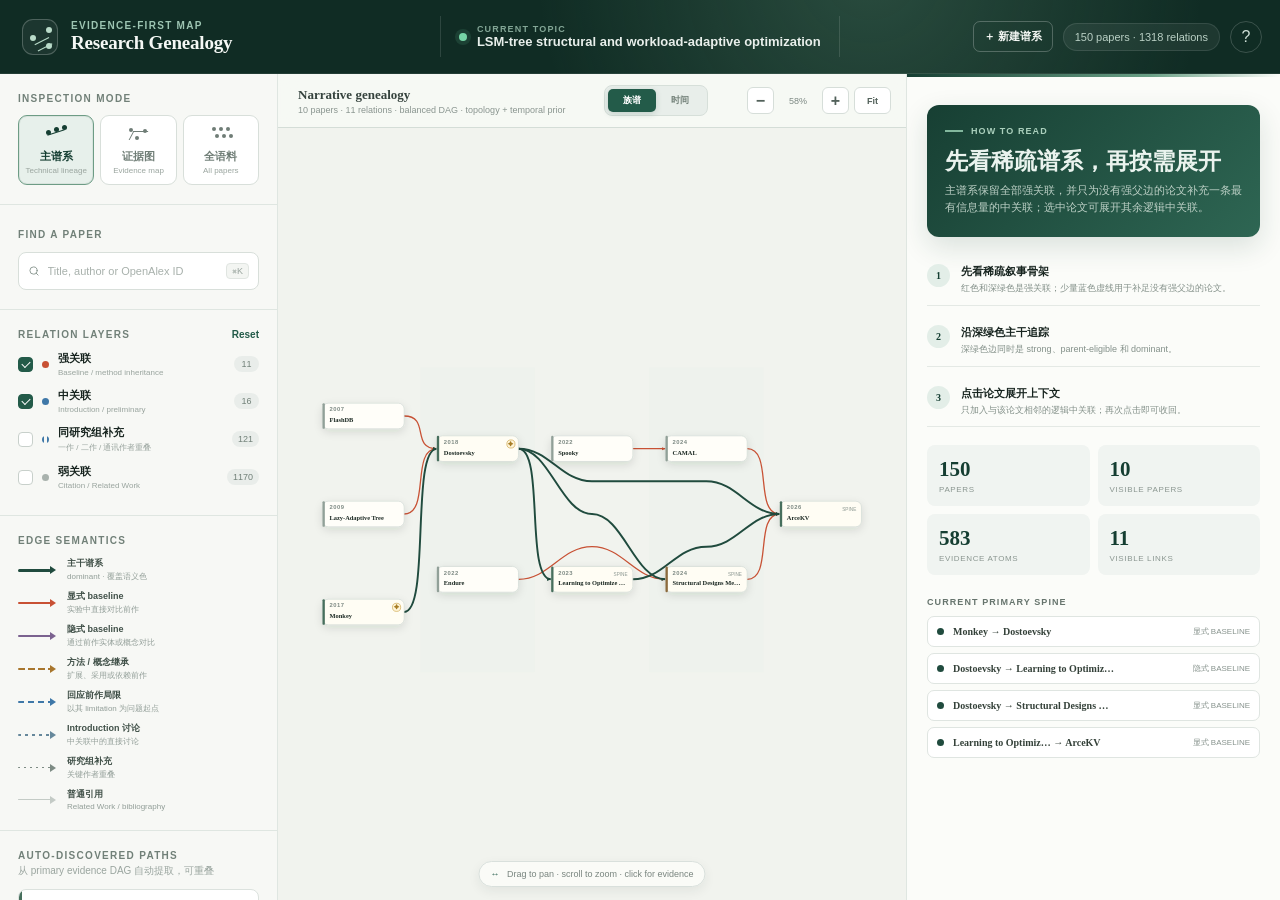
==== commit e7bb859f: "feat: add persistent genealogy search app" ====
--- a/web/index.html
+++ b/web/index.html
@@ -14,7 +14,7 @@
   <body>
     <div class="app-shell" id="app">
       <header class="topbar">
-        <div class="brand-block">
+        <a class="brand-block" href="/" aria-label="返回搜索首页">
           <div class="brand-mark" aria-hidden="true">
             <span></span><span></span><span></span>
           </div>
@@ -22,7 +22,7 @@
             <div class="eyebrow">EVIDENCE-FIRST MAP</div>
             <h1>Research Genealogy</h1>
           </div>
-        </div>
+        </a>
 
         <div class="topic-block">
           <span class="status-dot"></span>
@@ -33,6 +33,7 @@
         </div>
 
         <div class="header-actions">
+          <a class="new-search-button" href="/">＋ 新建谱系</a>
           <div class="run-pill" id="run-pill">—</div>
           <button class="icon-button" id="help-button" title="如何阅读这张图" aria-label="帮助">
             ?
--- a/web/styles.css
+++ b/web/styles.css
@@ -64,7 +64,18 @@
 }
 
 .brand-block, .topic-block, .header-actions { display: flex; align-items: center; }
-.brand-block { gap: 13px; }
+.brand-block { gap: 13px; color: inherit; text-decoration: none; }
+
+.new-search-button {
+  padding: 7px 10px;
+  border: 1px solid rgba(255,255,255,.24);
+  border-radius: 7px;
+  color: #f5f8f5;
+  text-decoration: none;
+  font-size: 11px;
+  font-weight: 750;
+  white-space: nowrap;
+}
 
 .brand-mark {
   position: relative;
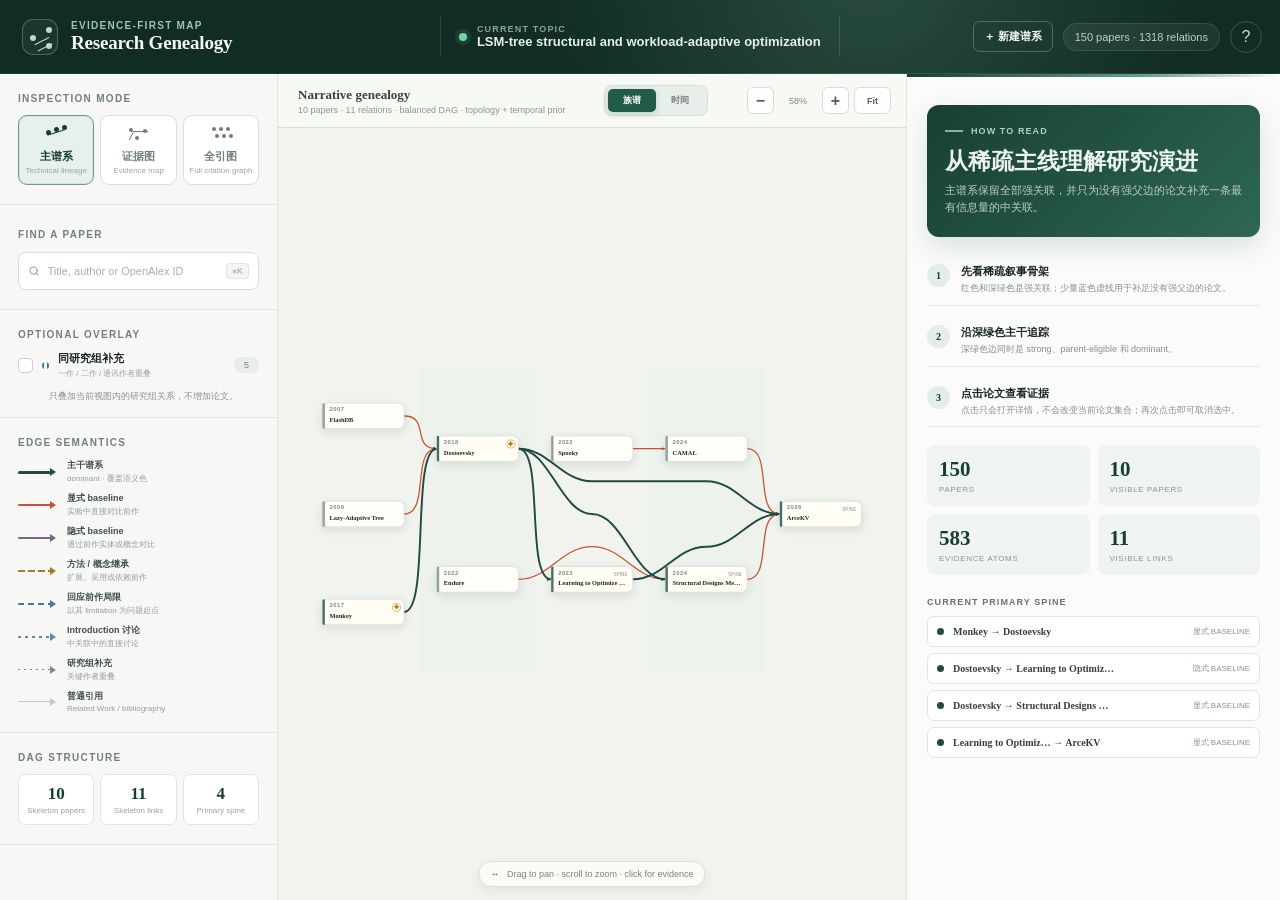
==== commit 3d9f6ac3: "feat: simplify genealogy view controls" ====
--- a/web/index.html
+++ b/web/index.html
@@ -56,7 +56,7 @@
               </button>
               <button class="mode-button" data-mode="corpus" role="tab">
                 <span class="mode-icon corpus-icon"></span>
-                <span><b>全语料</b><small>All papers</small></span>
+                <span><b>全引图</b><small>Full citation graph</small></span>
               </button>
             </div>
           </section>
@@ -71,25 +71,8 @@
             <div class="search-results" id="search-results" hidden></div>
           </section>
 
-          <section class="panel-section relation-section">
-            <div class="section-heading-row">
-              <div class="section-label">RELATION LAYERS</div>
-              <button class="text-button" id="reset-filters">Reset</button>
-            </div>
-            <label class="relation-toggle strong-toggle">
-              <input type="checkbox" data-level="strong" checked />
-              <span class="toggle-check"></span>
-              <span class="relation-swatch"></span>
-              <span class="relation-copy"><b>强关联</b><small>Baseline / method inheritance</small></span>
-              <span class="relation-count" id="strong-count">—</span>
-            </label>
-            <label class="relation-toggle medium-toggle">
-              <input type="checkbox" data-level="medium" checked />
-              <span class="toggle-check"></span>
-              <span class="relation-swatch"></span>
-              <span class="relation-copy"><b>中关联</b><small>Introduction / preliminary</small></span>
-              <span class="relation-count" id="medium-count">—</span>
-            </label>
+          <section class="panel-section group-overlay-section">
+            <div class="section-label">OPTIONAL OVERLAY</div>
             <label class="relation-toggle group-toggle">
               <input type="checkbox" id="group-layer" />
               <span class="toggle-check"></span>
@@ -97,16 +80,7 @@
               <span class="relation-copy"><b>同研究组补充</b><small>一作 / 二作 / 通讯作者重叠</small></span>
               <span class="relation-count" id="group-count">—</span>
             </label>
-            <label class="relation-toggle weak-toggle">
-              <input type="checkbox" data-level="weak" />
-              <span class="toggle-check"></span>
-              <span class="relation-swatch"></span>
-              <span class="relation-copy"><b>弱关联</b><small>Citation / Related Work</small></span>
-              <span class="relation-count" id="weak-count">—</span>
-            </label>
-            <div class="hairball-warning" id="hairball-warning" hidden>
-              <span>!</span> 弱关系很多；开启后建议选中论文局部查看。
-            </div>
+            <p class="overlay-note">只叠加当前视图内的研究组关系，不增加论文。</p>
           </section>
 
           <section class="panel-section edge-legend-section">
@@ -121,17 +95,6 @@
               <div class="edge-legend-item"><span class="edge-legend-swatch group"></span><span><b>研究组补充</b><small>关键作者重叠</small></span></div>
               <div class="edge-legend-item"><span class="edge-legend-swatch citation"></span><span><b>普通引用</b><small>Related Work / bibliography</small></span></div>
             </div>
-          </section>
-
-          <section class="panel-section branch-section">
-            <div class="section-heading-row">
-              <div>
-                <div class="section-label">AUTO-DISCOVERED PATHS</div>
-                <div class="section-hint">从 primary evidence DAG 自动提取，可重叠</div>
-              </div>
-              <button class="text-button" id="clear-branch" hidden>Clear</button>
-            </div>
-            <div id="branch-list" class="branch-list"></div>
           </section>
 
           <section class="panel-section quality-section">
--- a/web/styles.css
+++ b/web/styles.css
@@ -168,13 +168,6 @@
 
 .panel-section { padding: 19px 18px; border-bottom: 1px solid var(--line); }
 .section-label { color: #718078; }
-.section-hint { margin-top: 3px; color: #9aa59f; font-size: 10px; }
-.section-heading-row { display: flex; align-items: flex-start; justify-content: space-between; }
-.text-button {
-  padding: 0; border: 0; color: var(--forest-2); background: none;
-  cursor: pointer; font-size: 10px; font-weight: 700;
-}
-.text-button:hover { text-decoration: underline; }
 
 .mode-switch { display: grid; grid-template-columns: repeat(3, 1fr); gap: 6px; margin-top: 11px; }
 .mode-button {
@@ -224,7 +217,7 @@
 .search-result b { display: block; overflow: hidden; font: 600 11px/1.3 var(--serif); text-overflow: ellipsis; white-space: nowrap; }
 .search-result small { display: block; margin-top: 3px; color: var(--muted); font-size: 9px; }
 
-.relation-section { padding-bottom: 14px; }
+.group-overlay-section { padding-bottom: 14px; }
 .relation-toggle {
   display: grid; grid-template-columns: 16px 8px 1fr auto; align-items: center; gap: 8px;
   margin: 11px 0; cursor: pointer;
@@ -234,15 +227,11 @@
 .relation-toggle input:checked + .toggle-check { border-color: var(--forest-2); background: var(--forest-2); }
 .relation-toggle input:checked + .toggle-check::after { content: ""; display: block; width: 7px; height: 4px; margin: 3px 0 0 3px; border-left: 1.5px solid white; border-bottom: 1.5px solid white; transform: rotate(-45deg); }
 .relation-swatch { width: 7px; height: 7px; border-radius: 50%; }
-.strong-toggle .relation-swatch { background: var(--strong); }
-.medium-toggle .relation-swatch { background: var(--medium); }
-.weak-toggle .relation-swatch { background: var(--weak); }
 .relation-copy b, .relation-copy small { display: block; }
 .relation-copy b { font-size: 11px; font-weight: 650; }
 .relation-copy small { margin-top: 2px; color: #99a49e; font-size: 8px; }
 .relation-count { min-width: 25px; padding: 3px 6px; color: #718078; background: #e9edea; border-radius: 999px; font-size: 9px; text-align: center; }
-.hairball-warning { display: flex; gap: 7px; padding: 8px 9px; color: #7f6127; background: #f8edd3; border: 1px solid #ecd7a9; border-radius: 7px; font-size: 9px; line-height: 1.4; }
-.hairball-warning span { display: grid; place-items: center; flex: 0 0 auto; width: 15px; height: 15px; color: white; background: #c99432; border-radius: 50%; font-weight: 800; }
+.overlay-note { margin: 8px 0 0 31px; color: #87938d; font-size: 9px; line-height: 1.45; }
 
 .edge-legend { display: grid; gap: 8px; margin-top: 11px; }
 .edge-legend-item { display: grid; grid-template-columns: 40px minmax(0, 1fr); gap: 9px; align-items: center; }
@@ -267,17 +256,6 @@
 .edge-legend-swatch.citation { --legend-color: var(--weak); opacity: .65; }
 .edge-legend-swatch.citation::before { height: 1px; }
 
-.branch-list { display: grid; gap: 7px; margin-top: 11px; }
-.branch-card {
-  position: relative; width: 100%; padding: 10px 11px 9px 14px; overflow: hidden;
-  border: 1px solid #dce2de; border-radius: 8px; background: #fff; cursor: pointer; text-align: left;
-}
-.branch-card::before { content: ""; position: absolute; inset: 0 auto 0 0; width: 3px; background: var(--branch-color, #79978a); }
-.branch-card:hover { border-color: #a8bbb1; transform: translateY(-1px); }
-.branch-card.active { background: #edf3ef; border-color: #799b8b; }
-.branch-card b { display: block; overflow: hidden; font: 600 11px/1.25 var(--serif); text-overflow: ellipsis; white-space: nowrap; }
-.branch-card small { display: block; margin-top: 4px; color: #8b9791; font-size: 9px; }
-
 .quality-grid { display: grid; grid-template-columns: repeat(3, 1fr); gap: 6px; margin-top: 11px; }
 .quality-grid div { padding: 9px 5px; background: #fff; border: 1px solid #e0e5e1; border-radius: 7px; text-align: center; }
 .quality-grid span, .quality-grid small { display: block; }
@@ -348,7 +326,8 @@
 .graph-edge.semantic-limitation { stroke: var(--medium); stroke-dasharray: 6 4; marker-end: url(#arrow-medium); }
 .graph-edge.semantic-discussion { stroke: var(--discussion); stroke-dasharray: 3 5; marker-end: url(#arrow-discussion); }
 .graph-edge.semantic-group { stroke: var(--group); stroke-dasharray: 2 6; marker-end: url(#arrow-group); }
-.graph-edge.semantic-citation { stroke: var(--weak); marker-end: url(#arrow-weak); }
+.graph-edge.semantic-citation { stroke: var(--weak); stroke-width: .8; stroke-dasharray: none; opacity: .35; marker-end: url(#arrow-weak); }
+.group-affiliation-overlay { fill: none; stroke: #536b60; stroke-width: 1.35; stroke-dasharray: 1 6; stroke-linecap: round; opacity: .9; pointer-events: none; }
 .graph-edge.dominant { stroke: #204b3e; stroke-width: 3.3; }
 .graph-edge.dominant { marker-end: url(#arrow-dominant); }
 #arrow-strong path { fill: var(--strong); }
@@ -361,6 +340,7 @@
 #arrow-group path { fill: var(--group); }
 .graph-edge.dimmed { opacity: .08; }
 .graph-edge.selected { opacity: 1; stroke-width: 4.5; }
+.graph-edge.group-affiliation-overlay.selected { stroke-width: 2; }
 .edge-hit { fill: none; stroke: transparent; stroke-width: 13; cursor: pointer; }
 
 .node-group { cursor: pointer; transition: opacity .18s; }
@@ -426,14 +406,6 @@
 .connection-title { overflow: hidden; color: #344139; font: 600 10px var(--serif); text-overflow: ellipsis; white-space: nowrap; }
 .connection-level { color: #87938d; font-size: 8px; text-transform: uppercase; }
 
-.branch-paper-list { display: grid; gap: 7px; }
-.branch-paper-button { display: grid; grid-template-columns: 35px minmax(0, 1fr); gap: 2px 9px; width: 100%; padding: 10px; border: 1px solid #dfe5e1; border-radius: 7px; background: #fff; cursor: pointer; text-align: left; }
-.branch-paper-button:hover { border-color: #9fb3a8; background: #f3f6f3; }
-.branch-paper-button span { grid-row: 1 / 3; align-self: center; color: #7e8a84; font: 650 13px var(--serif); }
-.branch-paper-button b { overflow: hidden; color: #344139; font: 600 11px var(--serif); text-overflow: ellipsis; white-space: nowrap; }
-.branch-paper-button small { color: #8d9892; font-size: 8px; }
-.section-empty { margin: 10px 0 0; color: #89958f; font-size: 9px; line-height: 1.5; }
-
 .edge-route { display: grid; grid-template-columns: 1fr 30px 1fr; align-items: center; gap: 6px; margin: 17px 0; }
 .route-paper { padding: 10px; background: #fff; border: 1px solid #dfe5e1; border-radius: 7px; cursor: pointer; text-align: left; }
 .route-paper:hover { border-color: #91aa9d; background: #f2f6f3; }
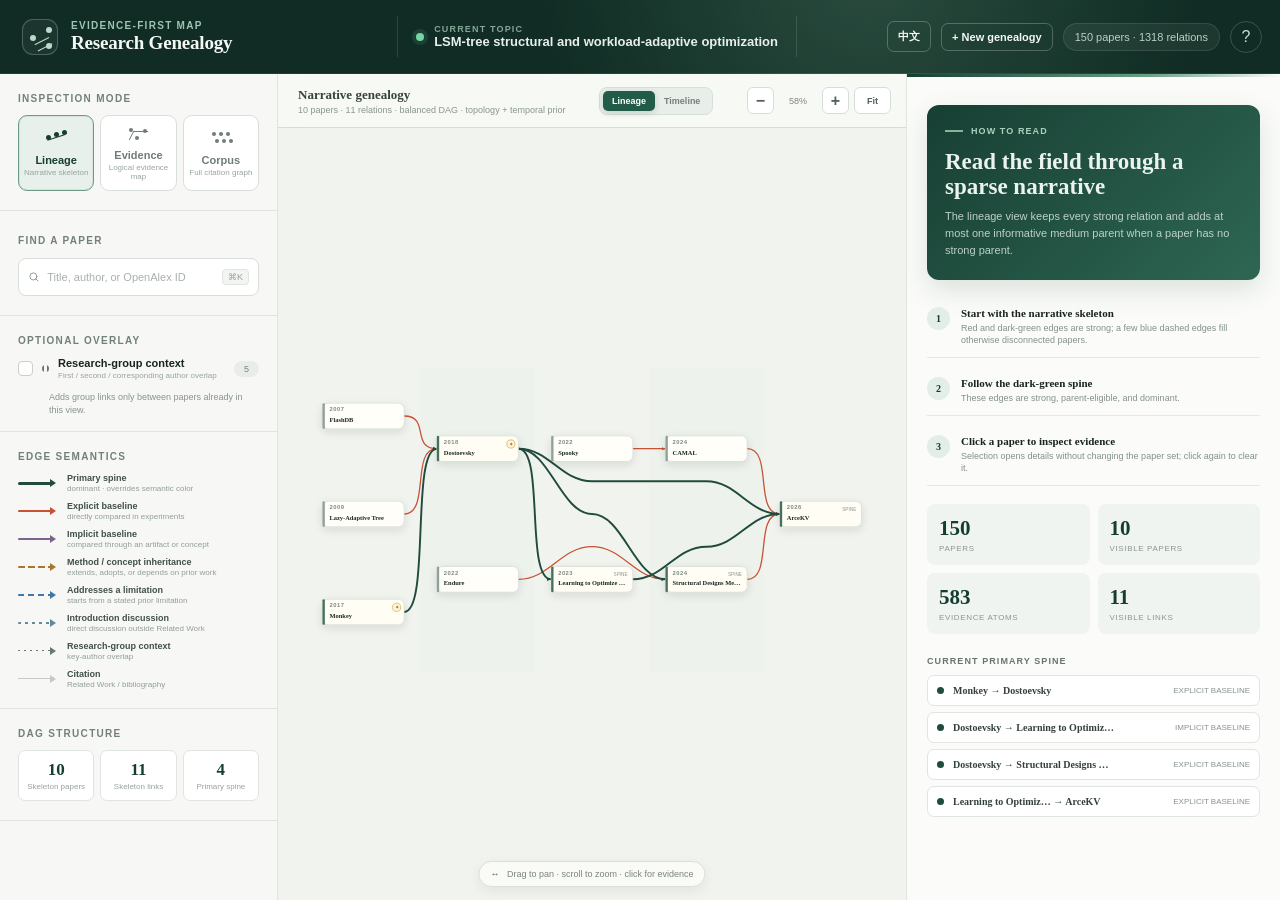
==== commit cf54bf97: "feat: prepare bilingual public release" ====
--- a/web/index.html
+++ b/web/index.html
@@ -1,11 +1,12 @@
 <!doctype html>
-<html lang="zh-CN">
+<html lang="en" data-i18n-document-title="document.inspectorTitle">
   <head>
     <meta charset="utf-8" />
     <meta name="viewport" content="width=device-width, initial-scale=1" />
     <meta
       name="description"
-      content="Evidence-first academic genealogy inspector"
+      content="Inspect evidence-backed academic lineage, baselines, and citations."
+      data-i18n-content="document.inspectorDescription"
     />
     <title>Research Genealogy Inspector</title>
     <link rel="icon" href="./favicon.svg" type="image/svg+xml" />
@@ -14,7 +15,7 @@
   <body>
     <div class="app-shell" id="app">
       <header class="topbar">
-        <a class="brand-block" href="/" aria-label="返回搜索首页">
+        <a class="brand-block" href="/" aria-label="Back to search" data-i18n-aria-label="inspector.brandHomeAria" data-preserve-language>
           <div class="brand-mark" aria-hidden="true">
             <span></span><span></span><span></span>
           </div>
@@ -33,9 +34,10 @@
         </div>
 
         <div class="header-actions">
-          <a class="new-search-button" href="/">＋ 新建谱系</a>
+          <button class="header-language-button" id="language-toggle" type="button">中文</button>
+          <a class="new-search-button" href="/" data-i18n="inspector.newSearch" data-preserve-language>+ New genealogy</a>
           <div class="run-pill" id="run-pill">—</div>
-          <button class="icon-button" id="help-button" title="如何阅读这张图" aria-label="帮助">
+          <button class="icon-button" id="help-button" title="How to read this graph" aria-label="Help" data-i18n-title="inspector.helpTitle" data-i18n-aria-label="inspector.helpAria">
             ?
           </button>
         </div>
@@ -45,18 +47,18 @@
         <aside class="control-panel" aria-label="Graph controls">
           <section class="panel-section mode-section">
             <div class="section-label">INSPECTION MODE</div>
-            <div class="mode-switch" role="tablist" aria-label="检查模式">
+            <div class="mode-switch" role="tablist" aria-label="Inspection mode" data-i18n-aria-label="inspector.modeAria">
               <button class="mode-button active" data-mode="lineage" role="tab">
                 <span class="mode-icon lineage-icon"></span>
-                <span><b>主谱系</b><small>Technical lineage</small></span>
+                <span><b data-i18n="inspector.mode.lineage">Lineage</b><small data-i18n="inspector.mode.lineageSub">Narrative skeleton</small></span>
               </button>
               <button class="mode-button" data-mode="evidence" role="tab">
                 <span class="mode-icon evidence-icon"></span>
-                <span><b>证据图</b><small>Evidence map</small></span>
+                <span><b data-i18n="inspector.mode.evidence">Evidence</b><small data-i18n="inspector.mode.evidenceSub">Logical evidence map</small></span>
               </button>
               <button class="mode-button" data-mode="corpus" role="tab">
                 <span class="mode-icon corpus-icon"></span>
-                <span><b>全引图</b><small>Full citation graph</small></span>
+                <span><b data-i18n="inspector.mode.corpus">Corpus</b><small data-i18n="inspector.mode.corpusSub">Full citation graph</small></span>
               </button>
             </div>
           </section>
@@ -65,7 +67,7 @@
             <label class="section-label" for="paper-search">FIND A PAPER</label>
             <div class="search-box">
               <svg viewBox="0 0 24 24" aria-hidden="true"><path d="m21 21-4.3-4.3m2.3-5.2a7.5 7.5 0 1 1-15 0 7.5 7.5 0 0 1 15 0Z" /></svg>
-              <input id="paper-search" type="search" placeholder="Title, author or OpenAlex ID" autocomplete="off" />
+              <input id="paper-search" type="search" placeholder="Title, author, or OpenAlex ID" data-i18n-placeholder="inspector.searchPlaceholder" autocomplete="off" />
               <kbd>⌘K</kbd>
             </div>
             <div class="search-results" id="search-results" hidden></div>
@@ -77,23 +79,23 @@
               <input type="checkbox" id="group-layer" />
               <span class="toggle-check"></span>
               <span class="relation-swatch"></span>
-              <span class="relation-copy"><b>同研究组补充</b><small>一作 / 二作 / 通讯作者重叠</small></span>
+              <span class="relation-copy"><b data-i18n="inspector.groupLabel">Research-group context</b><small data-i18n="inspector.groupSub">First / second / corresponding author overlap</small></span>
               <span class="relation-count" id="group-count">—</span>
             </label>
-            <p class="overlay-note">只叠加当前视图内的研究组关系，不增加论文。</p>
+            <p class="overlay-note" data-i18n="inspector.groupNote">Adds group links only between papers already in this view.</p>
           </section>
 
           <section class="panel-section edge-legend-section">
             <div class="section-label">EDGE SEMANTICS</div>
-            <div class="edge-legend" aria-label="边语义图例">
-              <div class="edge-legend-item"><span class="edge-legend-swatch primary"></span><span><b>主干谱系</b><small>dominant · 覆盖语义色</small></span></div>
-              <div class="edge-legend-item"><span class="edge-legend-swatch explicit"></span><span><b>显式 baseline</b><small>实验中直接对比前作</small></span></div>
-              <div class="edge-legend-item"><span class="edge-legend-swatch implicit"></span><span><b>隐式 baseline</b><small>通过前作实体或概念对比</small></span></div>
-              <div class="edge-legend-item"><span class="edge-legend-swatch inheritance"></span><span><b>方法 / 概念继承</b><small>扩展、采用或依赖前作</small></span></div>
-              <div class="edge-legend-item"><span class="edge-legend-swatch limitation"></span><span><b>回应前作局限</b><small>以其 limitation 为问题起点</small></span></div>
-              <div class="edge-legend-item"><span class="edge-legend-swatch discussion"></span><span><b>Introduction 讨论</b><small>中关联中的直接讨论</small></span></div>
-              <div class="edge-legend-item"><span class="edge-legend-swatch group"></span><span><b>研究组补充</b><small>关键作者重叠</small></span></div>
-              <div class="edge-legend-item"><span class="edge-legend-swatch citation"></span><span><b>普通引用</b><small>Related Work / bibliography</small></span></div>
+            <div class="edge-legend" aria-label="Edge semantics legend" data-i18n-aria-label="inspector.legendAria">
+              <div class="edge-legend-item"><span class="edge-legend-swatch primary"></span><span><b data-i18n="inspector.legend.primary">Primary spine</b><small data-i18n="inspector.legend.primarySub">dominant · overrides semantic color</small></span></div>
+              <div class="edge-legend-item"><span class="edge-legend-swatch explicit"></span><span><b data-i18n="inspector.legend.explicit">Explicit baseline</b><small data-i18n="inspector.legend.explicitSub">directly compared in experiments</small></span></div>
+              <div class="edge-legend-item"><span class="edge-legend-swatch implicit"></span><span><b data-i18n="inspector.legend.implicit">Implicit baseline</b><small data-i18n="inspector.legend.implicitSub">compared through an artifact or concept</small></span></div>
+              <div class="edge-legend-item"><span class="edge-legend-swatch inheritance"></span><span><b data-i18n="inspector.legend.inheritance">Method / concept inheritance</b><small data-i18n="inspector.legend.inheritanceSub">extends, adopts, or depends on prior work</small></span></div>
+              <div class="edge-legend-item"><span class="edge-legend-swatch limitation"></span><span><b data-i18n="inspector.legend.limitation">Addresses a limitation</b><small data-i18n="inspector.legend.limitationSub">starts from a stated prior limitation</small></span></div>
+              <div class="edge-legend-item"><span class="edge-legend-swatch discussion"></span><span><b data-i18n="inspector.legend.discussion">Introduction discussion</b><small data-i18n="inspector.legend.discussionSub">direct discussion outside Related Work</small></span></div>
+              <div class="edge-legend-item"><span class="edge-legend-swatch group"></span><span><b data-i18n="inspector.legend.group">Research-group context</b><small data-i18n="inspector.legend.groupSub">key-author overlap</small></span></div>
+              <div class="edge-legend-item"><span class="edge-legend-swatch citation"></span><span><b data-i18n="inspector.legend.citation">Citation</b><small data-i18n="inspector.legend.citationSub">Related Work / bibliography</small></span></div>
             </div>
           </section>
 
@@ -113,24 +115,24 @@
               <span id="view-title">Technical genealogy</span>
               <small id="view-subtitle">Primary spine plus supporting logical relations</small>
             </div>
-            <div class="layout-switch" role="group" aria-label="Graph layout">
-              <button class="layout-button active" data-layout="topology" title="按拓扑关系与时间先验均衡排列">族谱</button>
-              <button class="layout-button" data-layout="timeline" title="按发表年份排列">时间</button>
+            <div class="layout-switch" role="group" aria-label="Graph layout" data-i18n-aria-label="inspector.layoutAria">
+              <button class="layout-button active" data-layout="topology" title="Balanced topology with a temporal prior" data-i18n="inspector.layout.topology" data-i18n-title="inspector.layout.topologyTitle">Lineage</button>
+              <button class="layout-button" data-layout="timeline" title="Place papers by publication year" data-i18n="inspector.layout.timeline" data-i18n-title="inspector.layout.timelineTitle">Timeline</button>
             </div>
             <div class="toolbar-actions">
-              <button class="tool-button" id="zoom-out" title="缩小" aria-label="缩小">−</button>
+              <button class="tool-button" id="zoom-out" title="Zoom out" aria-label="Zoom out" data-i18n-title="inspector.zoomOut" data-i18n-aria-label="inspector.zoomOut">−</button>
               <span class="zoom-readout" id="zoom-readout">100%</span>
-              <button class="tool-button" id="zoom-in" title="放大" aria-label="放大">+</button>
-              <button class="tool-button fit-button" id="fit-view" title="适应画布">Fit</button>
+              <button class="tool-button" id="zoom-in" title="Zoom in" aria-label="Zoom in" data-i18n-title="inspector.zoomIn" data-i18n-aria-label="inspector.zoomIn">+</button>
+              <button class="tool-button fit-button" id="fit-view" title="Fit graph" data-i18n-title="inspector.fit">Fit</button>
             </div>
           </div>
 
           <div class="graph-viewport" id="graph-viewport">
             <div class="loading-state" id="loading-state">
               <div class="loading-glyph"><span></span><span></span><span></span></div>
-              <p>正在装载 evidence graph…</p>
+              <p data-i18n="inspector.loading">Loading evidence graph…</p>
             </div>
-            <svg id="graph-svg" role="img" aria-label="Academic evolution graph" tabindex="0">
+            <svg id="graph-svg" role="img" aria-label="Academic evolution graph" data-i18n-aria-label="inspector.graphAria" tabindex="0">
               <defs>
                 <marker id="arrow-strong" markerWidth="7" markerHeight="7" refX="6" refY="2.5" orient="auto" markerUnits="userSpaceOnUse"><path d="M0,0 L0,5 L6,2.5 z" /></marker>
                 <marker id="arrow-medium" markerWidth="7" markerHeight="7" refX="6" refY="2.5" orient="auto" markerUnits="userSpaceOnUse"><path d="M0,0 L0,5 L6,2.5 z" /></marker>
@@ -153,17 +155,18 @@
             <div class="graph-tooltip" id="graph-tooltip" hidden></div>
             <div class="canvas-note">
               <span class="gesture-icon">↔</span>
-              Drag to pan · scroll to zoom · click for evidence
+              <span data-i18n="inspector.canvasNote">Drag to pan · scroll to zoom · click for evidence</span>
             </div>
           </div>
         </section>
 
-        <aside class="inspector-panel" aria-label="Selection details">
+        <aside class="inspector-panel" aria-label="Selection details" data-i18n-aria-label="inspector.selectionAria">
           <div class="inspector-accent"></div>
           <div id="inspector-content"></div>
         </aside>
       </main>
     </div>
+    <script src="./i18n.js"></script>
     <script src="./app.js"></script>
   </body>
 </html>
--- a/web/styles.css
+++ b/web/styles.css
@@ -16,7 +16,7 @@
   --implicit: #7b628f;
   --inheritance: #a8762d;
   --discussion: #66889b;
-  --group: #7d8b84;
+  --group: #66786f;
   --weak: #a9b2ad;
   --weak-soft: #edf0ee;
   --gold: #c79b3a;
@@ -66,16 +66,19 @@
 .brand-block, .topic-block, .header-actions { display: flex; align-items: center; }
 .brand-block { gap: 13px; color: inherit; text-decoration: none; }
 
-.new-search-button {
+.new-search-button, .header-language-button {
   padding: 7px 10px;
   border: 1px solid rgba(255,255,255,.24);
   border-radius: 7px;
   color: #f5f8f5;
-  text-decoration: none;
+  background: transparent;
   font-size: 11px;
   font-weight: 750;
   white-space: nowrap;
 }
+.new-search-button { text-decoration: none; }
+.header-language-button { min-width: 43px; cursor: pointer; }
+.new-search-button:hover, .header-language-button:hover { background: rgba(255,255,255,.09); }
 
 .brand-mark {
   position: relative;
@@ -317,8 +320,8 @@
 .graph-edge { fill: none; stroke-linecap: round; cursor: pointer; transition: opacity .18s, stroke-width .18s; }
 .graph-edge.strong { stroke: var(--strong); stroke-width: 2.2; marker-end: url(#arrow-strong); }
 .graph-edge.medium { stroke: var(--medium); stroke-width: 1.7; stroke-dasharray: 5 4; marker-end: url(#arrow-medium); }
-.graph-edge.medium.supplemental { stroke-width: 1.15; stroke-dasharray: 2 6; opacity: .5; }
-.group-toggle .relation-swatch { background: repeating-linear-gradient(90deg, var(--medium) 0 2px, transparent 2px 5px); }
+.graph-edge.medium.supplemental { stroke-width: 1.3; stroke-dasharray: 2 5; opacity: .68; }
+.group-toggle .relation-swatch { background: repeating-linear-gradient(90deg, var(--group) 0 2px, transparent 2px 5px); }
 .graph-edge.weak { stroke: var(--weak); stroke-width: .8; opacity: .35; marker-end: url(#arrow-weak); }
 .graph-edge.semantic-explicit { stroke: var(--strong); marker-end: url(#arrow-strong); }
 .graph-edge.semantic-implicit { stroke: var(--implicit); marker-end: url(#arrow-implicit); }
